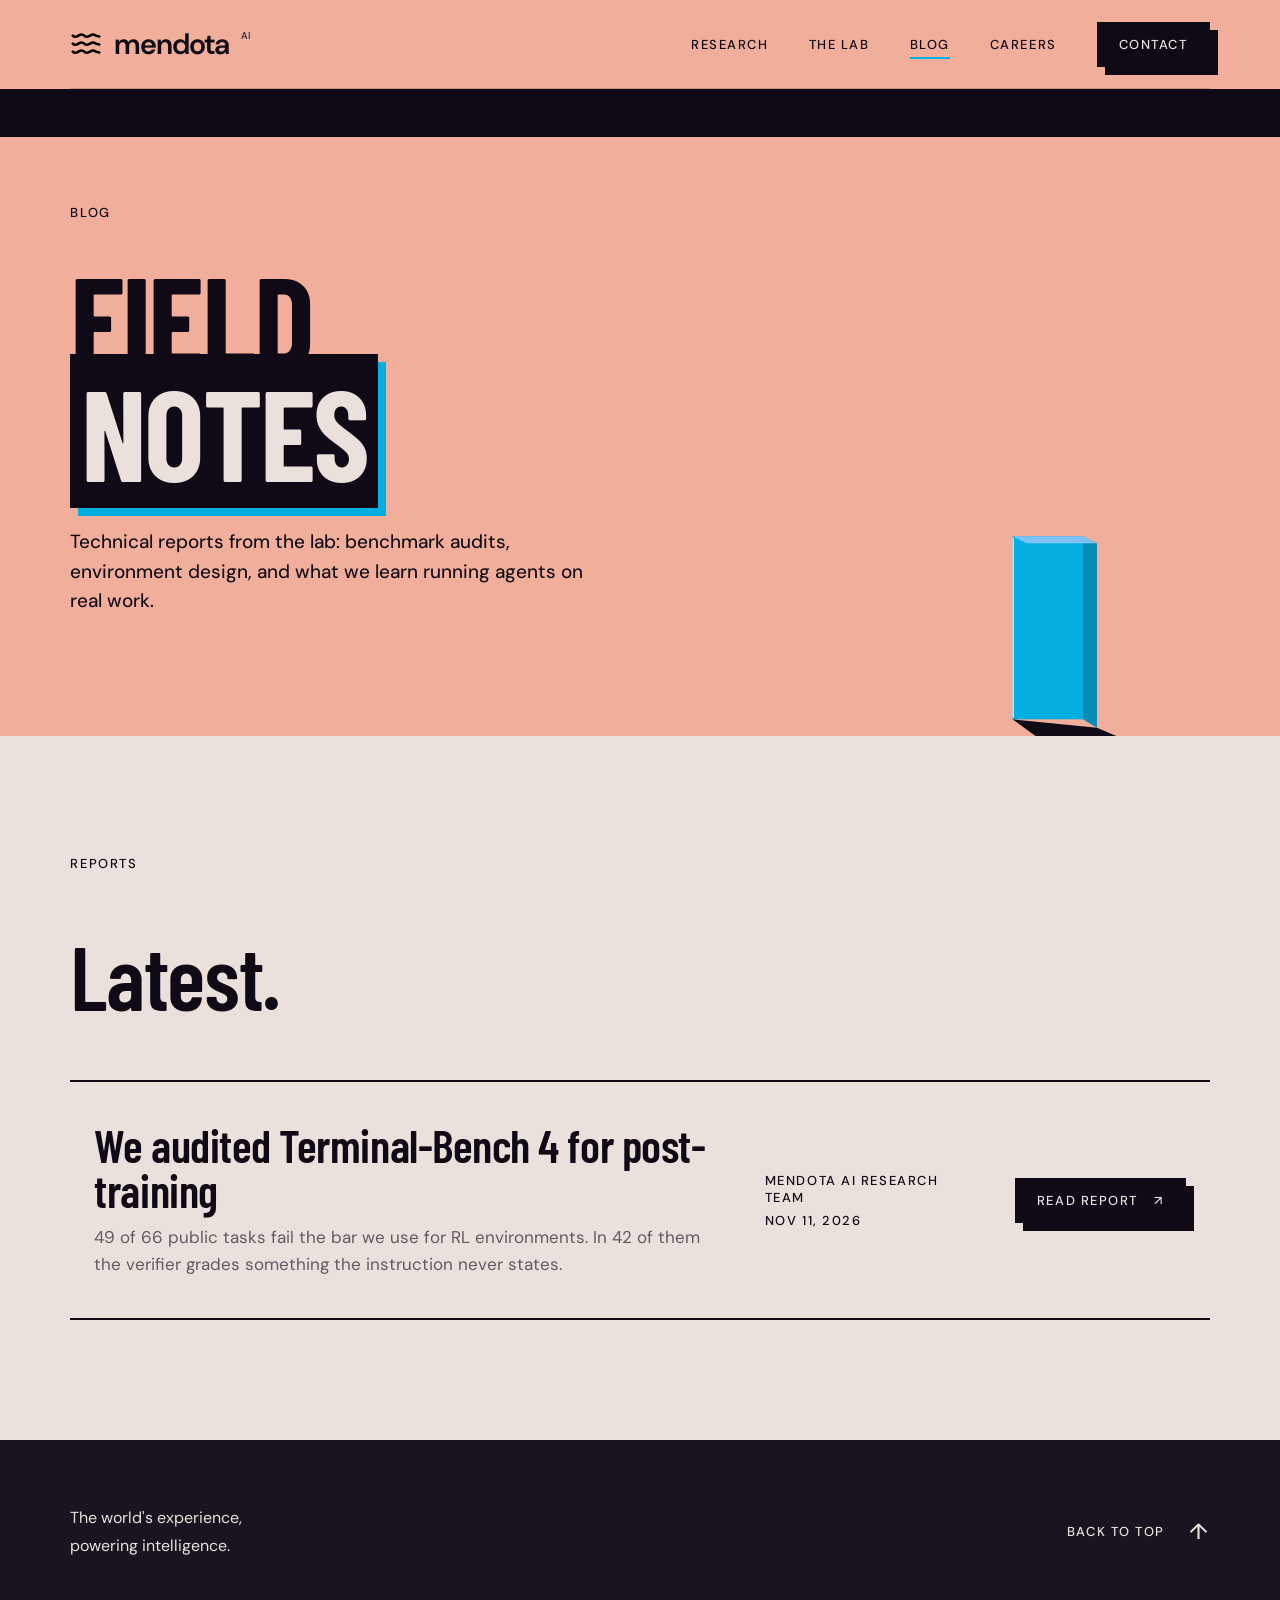
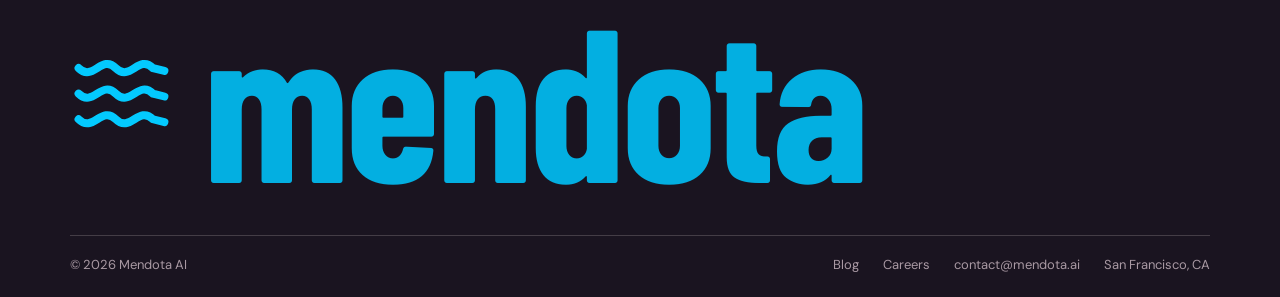
==== blog/index.html @ 5da0a9fc "Blog: sign the Terminal-Bench 4 report as Mendota AI Research Team Co-Authored-By: Claude Fable 5.2 " ====
<!doctype html>
<html lang="en">
<head>
  <meta charset="utf-8"><meta name="viewport" content="width=device-width,initial-scale=1">
  <meta name="theme-color" content="#f1ae9b">
  <meta name="description" content="Technical reports from Mendota AI: benchmark audits, environment design, and what we learn running agents on real work.">
  <meta name="author" content="Mendota AI Research Team">
  <title>Blog — Mendota AI</title><link rel="icon" href="../logo.svg">
  <link rel="preconnect" href="https://fonts.googleapis.com"><link rel="preconnect" href="https://fonts.gstatic.com" crossorigin>
  <link href="https://fonts.googleapis.com/css2?family=Barlow+Condensed:wght@500;600;700&family=DM+Sans:wght@400;450;500;600&display=swap" rel="stylesheet">
  <link rel="stylesheet" href="../styles.css?v=dusk-8"><script src="../script.js?v=dusk-1" defer></script>
</head>
<body>
<a class="skip-link" href="#posts">Skip to posts</a>
<div style="width: 100%; min-height: 100%; background: var(--bone); color: var(--void); font-family: var(--font-sans); display: flex; flex-direction: column;">

  <header id="top" style="background: var(--sky); color: var(--void); padding: 0 var(--gutter);">
    <div class="md-header" style="max-width: 1600px; margin: 0 auto;">
      <a class="md-brand" href="../" aria-label="Mendota AI home"><img src="../logo.svg" alt="" width="36" height="32">mendota<span class="md-brand-ai">AI</span></a>
      <nav class="md-nav" aria-label="Main navigation"><a href="../#research">Research</a><a href="../#lab">The lab</a><a href="./" aria-current="page">Blog</a><a href="../careers/">Careers</a><a class="md-nav-cta" href="../contact/">Contact</a></nav>
    </div>
  </header>

  <section class="page-hero" aria-labelledby="blog-title">
    <div style="max-width: 1600px; margin: 0 auto; position: relative; z-index: 1;">
      <span class="md-chapter"><span class="md-chapter-title" style="border-left: 0; padding-left: 0;">Blog</span></span>
      <h1 id="blog-title">Field<br><em>notes</em></h1>
      <p>Technical reports from the lab: benchmark audits, environment design, and what we learn running agents on real work.</p>
    </div>
    <svg viewBox="0 0 400 400" aria-hidden="true" style="position: absolute; right: var(--gutter); bottom: -40px; width: clamp(140px, 22vw, 320px); height: auto;">
      <polygon style="fill: var(--void);" points="120,320 240,332 400,400 230,400"/>
      <polygon style="fill: var(--blue-deep);" points="220,60 240,70 240,332 220,320"/>
      <rect style="fill: var(--blue);" x="120" y="60" width="100" height="260"/>
      <polygon style="fill: var(--blue-lit);" points="120,60 220,60 240,70 140,70"/>
      <line style="stroke: var(--rim); stroke-width: 2;" x1="121" y1="62" x2="121" y2="318"/>
    </svg>
  </section>

  <section id="posts" aria-labelledby="posts-title" style="padding: var(--space-6) var(--gutter); background: var(--bone);">
    <div style="max-width: 1600px; margin: 0 auto; display: flex; flex-direction: column; gap: var(--space-5);">
      <span class="md-chapter"><span class="md-chapter-title" style="border-left: 0; padding-left: 0;">Reports</span></span>
      <h2 id="posts-title" style="margin: 0; font-family: var(--font-display); font-size: clamp(48px, 7vw, 96px); line-height: .9; font-weight: 600; letter-spacing: -.015em;">Latest.</h2>
      <ul class="posts">
        <li class="post-row"><a href="terminal-bench-4-audit/">
          <div><h3>We audited Terminal-Bench 4 for post-training</h3><p>49 of 66 public tasks fail the bar we use for RL environments. In 42 of them the verifier grades something the instruction never states.</p></div>
          <span class="meta"><span>Mendota AI Research Team</span><span>Nov 11, 2026</span></span>
          <span class="apply">Read report <span aria-hidden="true">↗&#xFE0E;</span></span>
        </a></li>
      </ul>
    </div>
  </section>

  <footer style="background: var(--void-2); color: var(--bone-text); padding: var(--space-5) var(--gutter) var(--space-3);">
    <div style="max-width: 1600px; margin: 0 auto; display: flex; flex-direction: column; gap: var(--space-4);">
      <div style="display: flex; flex-wrap: wrap; justify-content: space-between; align-items: center; gap: var(--space-3);">
        <p style="margin: 0; font-size: 16px; line-height: 1.7;">The world's experience,<br>powering intelligence.</p>
        <a href="#top" style="display: inline-flex; align-items: center; gap: 24px; font-size: 13px; font-weight: 500; letter-spacing: .12em; text-transform: uppercase; text-decoration: none;">Back to top <span aria-hidden="true" style="font-size: 22px;">↑</span></a>
      </div>
      <a class="footer-mark" href="../" aria-label="Mendota AI home" style="display: flex; align-items: center; gap: 30px; width: max-content; max-width: 100%; font-family: var(--font-display); font-size: clamp(80px, 17vw, 260px); line-height: .9; font-weight: 700; letter-spacing: -.02em; color: var(--blue); text-decoration: none;"><img src="../logo.svg" alt="" width="36" height="32" style="width: clamp(44px, 8vw, 120px); height: auto; filter: brightness(0) saturate(100%) invert(63%) sepia(75%) saturate(2160%) hue-rotate(152deg) brightness(99%) contrast(104%);">mendota</a>
      <div style="display: flex; flex-wrap: wrap; justify-content: space-between; gap: 16px; border-top: 1px solid #eae1dc33; padding-top: 20px; font-size: 13px; color: var(--slate-2);"><span>© 2026 Mendota AI</span><span class="footer-links"><a href="../blog/">Blog</a><a href="../careers/">Careers</a><a href="mailto:contact@mendota.ai">contact@mendota.ai</a><span>San Francisco, CA</span></span></div>
    </div>
  </footer>

</div>
</body></html>
---- styles.css ----
/* Mendota AI — 04 · Dusk. Tokens from the design system, then its components, then this page. */
body{margin:0}
:root{--bone:#eae1dc;--bone-2:#e0dade;--bone-3:#d2c8cb;--void:#0f0a15;--bone-text:#eae1dc;--void-2:#1a1420;--slate:#655862;--slate-2:#a999a3;--sky:#f1ae9b;--sky-2:#cfb1b0;--maroon:#8c4b52;--maroon-2:#4d3748;--steel:#4c789d;--steel-2:#527194;--blue:#03afe1;--blue-lit:#80c2f5;--blue-deep:#078bb7;--rim:#f7e2eb;--cast:#0f0a15;--line:#0f0a1533;--line-strong:#0f0a15;--space-1:8px;--space-2:16px;--space-3:24px;--space-4:40px;--space-5:64px;--space-6:120px;--gutter:clamp(24px,5.5vw,100px);--header-height:88px;--letterbox:48px;--focus-offset:4px;--radius-none:0;--shadow-cel:8px 8px 0 #0f0a15;--shadow-cel-lg:16px 16px 0 #0f0a15;--hover-fade:.6;--haze:.35;--font-display:"Barlow Condensed","Arial Narrow",sans-serif;--font-sans:"DM Sans",Arial,sans-serif;--gutter-x:var(--gutter)}
a{color:inherit}a:hover{color:#03afe1}
.md-scene{height:clamp(640px,92vh,860px)}
.md-scene-copy h1{font-size:clamp(64px,11vw,160px)}
.night{--bone:#0f0a15;--bone-2:#1a1420;--bone-3:#2a2230;--void:#eae1dc;--slate:#a999a3;--slate-2:#655862;--sky:#8c4b52;--sky-2:#4d3748;--cast:#03afe1;--line:#eae1dc33;--line-strong:#eae1dc;--shadow-cel:8px 8px 0 #03afe1;--shadow-cel-lg:16px 16px 0 #03afe1}
.cols{display:grid;grid-template-columns:repeat(2,minmax(0,1fr));gap:64px}
@media(max-width:800px){.cols{grid-template-columns:repeat(1,minmax(0,1fr));gap:32px}.md-card-wide{grid-template-columns:repeat(1,minmax(0,1fr))!important}.md-nav>a:not(.md-nav-cta){display:none}.footer-mark{font-size:22vw!important}}

/* ---- design-system components ---- */
/* Mendota AI — Dusk. Hand-written static components; every colour reads a token, every surface is cel-shaded: a lit face, a shadow face, a hard offset shadow, no gradients, no blur, no radius. */
body{margin:0;background:var(--bone);color:var(--void);font-family:var(--font-sans,"DM Sans",Arial,sans-serif);-webkit-font-smoothing:antialiased}
.md-stage{padding:24px 32px;box-sizing:border-box;position:relative}
.md-stage.is-void{background:var(--void-2);color:var(--bone-text)}
.md-stage.is-sky{background:var(--sky);color:var(--void)}
.md-stage a:focus-visible,.md-stage button:focus-visible,.md-stage summary:focus-visible{outline:2px solid currentColor;outline-offset:var(--focus-offset,4px)}
::selection{background:var(--blue);color:var(--void)}

/* BrandLockup */
.md-brand{display:inline-flex;align-items:center;gap:12px;font-size:29px;font-weight:600;letter-spacing:-1px;line-height:1;color:inherit;text-decoration:none}
.md-brand img{width:32px;height:29px;filter:brightness(0) invert(var(--logo-invert,0))}
.md-brand.is-light img{--logo-invert:1}
.md-brand-ai{font-size:10px;font-weight:400;letter-spacing:0;align-self:flex-start;margin-top:1px}

/* ChapterLabel */
.md-chapter{display:inline-flex;align-items:baseline;gap:var(--space-2,16px);font-family:var(--font-sans);text-transform:uppercase}
.md-chapter-no{font-family:var(--font-display,"Barlow Condensed",sans-serif);font-size:28px;line-height:1;font-weight:500;letter-spacing:.08em}
.md-chapter-no b{color:var(--blue);font-weight:inherit}
.md-chapter-title{font-size:13px;line-height:1.2;font-weight:500;letter-spacing:.12em;padding-left:var(--space-2,16px);border-left:2px solid currentColor}

/* TextLink */
.md-text-link{display:inline-flex;align-items:center;gap:var(--space-4,40px);border-bottom:2px solid currentColor;padding:0 0 8px;font-size:15px;line-height:1.5;font-weight:500;color:inherit;text-decoration:none;transition:color .15s}
.md-text-link span{font-size:20px;transition:transform .25s}
.md-text-link:hover{color:var(--blue)}
.md-text-link:hover span{transform:translate(3px,-3px)}
.md-stage.is-sky .md-text-link:hover{color:var(--void);border-color:var(--blue)}

/* SiteHeader */
.md-header{height:var(--header-height,88px);display:flex;align-items:center;justify-content:space-between;position:relative;border-bottom:1px solid var(--line)}
.md-nav{display:flex;align-items:center;gap:var(--space-4,40px);font-size:13px;font-weight:500;letter-spacing:.12em;text-transform:uppercase}
.md-nav>a{padding:12px 0;color:inherit;text-decoration:none;position:relative}
.md-nav>a:hover{opacity:var(--hover-fade,.6)}
.md-nav>a[aria-current]{opacity:1}
.md-nav>a[aria-current]::after{content:'';position:absolute;left:0;right:0;bottom:6px;height:2px;background:var(--blue)}
.md-nav>.md-nav-cta{padding:12px 20px;background:var(--void);color:var(--bone);box-shadow:var(--shadow-cel);border:2px solid var(--line-strong)}
.md-nav>.md-nav-cta:hover{opacity:1;background:var(--blue);color:var(--void);border-color:var(--blue)}
.md-stage.is-void .md-nav>.md-nav-cta{background:var(--blue);color:#0f0a15;border-color:var(--blue);box-shadow:8px 8px 0 var(--blue-deep)}

/* SceneCard */
.md-card{position:relative;background:var(--bone-2);color:var(--void);border:2px solid var(--line-strong);box-shadow:var(--shadow-cel);padding:var(--space-3,24px);box-sizing:border-box}
.md-card.is-void{background:var(--void-2);color:var(--bone-text)}
.md-card.is-steel{background:var(--steel);color:var(--bone-text)}
.md-card.is-sky{background:var(--sky);color:var(--void)}
.md-card-rim{position:absolute;left:0;top:0;right:0;height:2px;background:var(--rim)}
.md-card h3{margin:0 0 12px;font-family:var(--font-display,"Barlow Condensed",sans-serif);font-size:clamp(40px,5vw,64px);line-height:.95;font-weight:600;letter-spacing:-.01em}
.md-card p{margin:0;font-size:16px;line-height:1.6}
.md-card .md-facts{margin:16px 0 24px;font-size:13px;font-weight:500;letter-spacing:.12em;text-transform:uppercase;display:flex;gap:12px;flex-wrap:wrap}
.md-card .md-facts span{white-space:nowrap}.md-card .md-facts i{font-style:normal;opacity:.5}
.md-card-art{margin:-24px -24px 20px;height:160px;position:relative;overflow:hidden;background:var(--sky);border-bottom:2px solid var(--line-strong)}
.md-card-art svg{display:block;width:100%;height:100%}
.md-card-art .far{fill:var(--slate-2);opacity:var(--haze,.35)}
.md-card-art .floor{fill:var(--bone)}
.md-card-art .floor-shade{fill:var(--bone-3)}
.md-card-art .mono{fill:var(--blue)}
.md-card-art .mono-shade{fill:var(--blue-deep)}
.md-card-art .ink{fill:var(--void)}
.md-card-art .cast{fill:var(--cast)}

/* SceneHero */
.md-scene{position:relative;background:var(--sky);color:var(--void);overflow:hidden}
.md-scene::before,.md-scene::after{content:'';position:absolute;left:0;right:0;height:var(--letterbox,48px);background:#0f0a15;z-index:3}
.md-scene::before{top:0}.md-scene::after{bottom:0}
.md-scene svg{display:block;width:100%;height:100%}
.md-scene .far{fill:var(--slate-2);opacity:var(--haze,.35)}
.md-scene .tier{fill:var(--slate-2)}
.md-scene .tier-shade{fill:var(--maroon)}
.md-scene .tier-deep{fill:var(--maroon-2)}
.md-scene .floor{fill:var(--bone)}
.md-scene .floor-2{fill:var(--bone-2)}
.md-scene .floor-shade{fill:var(--bone-3)}
.md-scene .wall{fill:var(--bone-2)}
.md-scene .tile{fill:var(--steel)}
.md-scene .tile-shade{fill:var(--steel-2)}
.md-scene .ink{fill:var(--void)}
.md-scene .cast{fill:var(--cast)}
.md-scene .mono{fill:var(--blue)}
.md-scene .mono-shade{fill:var(--blue-deep)}
.md-scene .mono-lit{fill:var(--blue-lit)}
.md-scene .rim{stroke:var(--rim);stroke-width:2;fill:none}
.md-scene .outline{stroke:var(--line-strong);stroke-width:2;fill:none}
.md-scene .grid{stroke:var(--void);stroke-opacity:.25;stroke-width:1}
.md-scene-copy{position:absolute;left:var(--gutter-x,64px);bottom:calc(var(--letterbox,48px) + 48px);z-index:2;max-width:640px}
.md-scene-copy h1{margin:0;font-family:var(--font-display,"Barlow Condensed",sans-serif);font-size:clamp(72px,12vw,160px);line-height:.86;font-weight:700;letter-spacing:-.02em;text-transform:uppercase}
.md-scene-copy h1 em{font-style:normal;color:var(--bone);background:var(--void);padding:0 .08em;box-shadow:8px 8px 0 var(--blue)}
.md-scene-copy p{margin:24px 0 0;max-width:460px;font-size:19px;line-height:1.55;font-weight:450}
.md-scene-label{position:absolute;top:calc(var(--letterbox,48px) + 24px);left:var(--gutter-x,64px);z-index:2}


/* ---- page ---- */
.skip-link{position:absolute;z-index:30;top:10px;left:12px;background:var(--bone);color:var(--void);padding:14px;transform:translateY(-150%)}.skip-link:focus{transform:none}
.md-scene [data-depth]{will-change:transform}
.md-nav-cta{white-space:nowrap}

.footer-links{display:flex;flex-wrap:wrap;gap:8px 24px}.footer-links a{text-decoration:none}.footer-links a:hover{color:var(--blue)}
.link-row{display:flex;flex-wrap:wrap;gap:var(--space-3) var(--space-5)}

/* ---- careers ---- */
.page-hero{background:var(--sky);color:var(--void);padding:var(--space-5) var(--gutter) var(--space-6);position:relative;overflow:hidden;border-top:var(--letterbox) solid #0f0a15}
.page-hero h1{margin:var(--space-4) 0 0;font-family:var(--font-display);font-size:clamp(64px,10vw,140px);line-height:.88;font-weight:700;letter-spacing:-.02em;text-transform:uppercase}
.page-hero h1 em{font-style:normal;color:var(--bone);background:var(--void);padding:0 .08em;box-shadow:8px 8px 0 var(--blue)}
.page-hero p{margin:var(--space-4) 0 0;max-width:520px;font-size:19px;line-height:1.55;font-weight:450}
.roles{list-style:none;margin:0;padding:0;border-top:2px solid var(--line-strong)}
.role{border-bottom:2px solid var(--line-strong)}
.role a{display:grid;grid-template-columns:minmax(0,2.2fr) minmax(0,1fr) minmax(0,1.2fr) auto;align-items:center;gap:var(--space-3);padding:var(--space-4) var(--space-3);color:inherit;text-decoration:none;transition:background .15s,color .15s}
.role h3{margin:0;font-family:var(--font-display);font-size:clamp(36px,4vw,56px);line-height:.95;font-weight:600;letter-spacing:-.01em}
.role .meta{font-size:13px;font-weight:500;letter-spacing:.12em;text-transform:uppercase}
.role .apply,.apply-form .apply,.jd-side .apply,.jd-hero-apply{display:inline-flex;align-items:center;gap:16px;padding:12px 20px;background:var(--void);color:var(--bone);border:2px solid var(--line-strong);box-shadow:var(--shadow-cel);font-size:13px;font-weight:500;letter-spacing:.12em;text-transform:uppercase;white-space:nowrap;transition:transform .15s,box-shadow .15s}
.role a:hover{background:var(--bone-2);color:var(--void)}
.role a:hover .apply{background:var(--blue);color:var(--void);border-color:var(--blue);transform:translate(-2px,-2px);box-shadow:10px 10px 0 var(--void)}
.role a:focus-visible{outline:2px solid var(--blue);outline-offset:-4px}

/* work with us */
.offers{display:grid;grid-template-columns:repeat(4,minmax(0,1fr));gap:var(--space-3)}
.offer{display:flex;flex-direction:column;color:var(--void);text-decoration:none;background:var(--bone);transition:transform .15s,box-shadow .15s}
.offer:hover{color:var(--void);transform:translate(-3px,-3px);box-shadow:11px 11px 0 var(--blue)}
.offer:focus-visible{outline:2px solid var(--blue);outline-offset:4px}
.offer-art{height:120px}
.md-card-art .mono-lit{fill:var(--blue-lit)}
.offer-no{font-family:var(--font-display);font-size:28px;line-height:1;font-weight:600;color:var(--blue)}
.md-card.offer h3{margin:10px 0 12px;font-size:clamp(30px,2.6vw,40px)}
.md-card.offer p{flex:1;color:var(--slate)}
.offer-go{margin-top:var(--space-3);align-self:flex-start;display:inline-flex;align-items:center;gap:24px;border-bottom:2px solid currentColor;padding-bottom:6px;font-size:15px;font-weight:500}
.offer-go span{font-size:20px;transition:transform .25s}
.offer:hover .offer-go{color:var(--blue)}
.offer:hover .offer-go span{transform:translate(3px,-3px)}
@media(max-width:1100px){.offers{grid-template-columns:repeat(2,minmax(0,1fr))}}

/* apply form */
.apply-wrap{max-width:1600px;margin:0 auto;display:grid;grid-template-columns:minmax(0,1fr) minmax(0,1.3fr);gap:var(--space-5);align-items:start}
.apply-intro h2{margin:var(--space-4) 0 0;font-family:var(--font-display);font-size:clamp(48px,7vw,96px);line-height:.9;font-weight:600;letter-spacing:-.015em}
.apply-intro p{margin:var(--space-3) 0 0;max-width:420px;font-size:17px;line-height:1.7;color:var(--slate)}
.apply-intro p a{color:var(--void);font-weight:600}
.apply-form{display:flex;flex-direction:column;gap:var(--space-3);padding:var(--space-4);background:var(--bone)}
.field-row{display:grid;grid-template-columns:repeat(2,minmax(0,1fr));gap:var(--space-3)}
.field{display:flex;flex-direction:column;gap:10px}
.field>span{font-size:13px;font-weight:500;letter-spacing:.12em;text-transform:uppercase}
.field>span em{font-style:normal;text-transform:none;letter-spacing:0;color:var(--slate);font-weight:450;margin-left:6px}
.field input,.field select,.field textarea{font:inherit;font-size:16px;color:var(--void);background:var(--bone-2);border:2px solid var(--line-strong);border-radius:0;padding:14px 16px;box-sizing:border-box;width:100%;appearance:none;-webkit-appearance:none}
.field select{background-image:linear-gradient(45deg,transparent 50%,var(--void) 50%),linear-gradient(135deg,var(--void) 50%,transparent 50%);background-position:calc(100% - 22px) 50%,calc(100% - 16px) 50%;background-size:6px 6px;background-repeat:no-repeat;padding-right:44px}
.field textarea{resize:vertical;min-height:120px}
.field input:focus,.field select:focus,.field textarea:focus{outline:none;border-color:var(--blue);box-shadow:4px 4px 0 var(--blue)}
.field [aria-invalid="true"]{border-color:var(--maroon);box-shadow:4px 4px 0 var(--maroon)}
.hp{position:absolute;left:-9999px;width:1px;height:1px;overflow:hidden}
.form-foot{display:flex;flex-wrap:wrap;align-items:center;gap:var(--space-3);margin-top:8px}
.apply-form .apply{cursor:pointer;font-family:inherit}
.apply-form .apply:hover{background:var(--blue);color:var(--void);border-color:var(--blue)}
.apply-form .apply:disabled{opacity:.6;cursor:progress}
.form-status{margin:0;font-size:15px;line-height:1.5}
.form-status.is-error{color:var(--maroon)}
.apply-done h3{margin:0 0 12px;font-family:var(--font-display);font-size:clamp(36px,4vw,56px);line-height:.95;font-weight:600}
.apply-done p{margin:0;font-size:17px;line-height:1.7}

/* job description */
.jd-hero{padding-top:var(--space-4);padding-bottom:var(--space-5)}
.jd-hero h1{margin-top:var(--space-4);font-size:clamp(56px,8vw,120px)}
.jd-paren{color:var(--maroon)}
.jd-back{font-size:13px;font-weight:500;letter-spacing:.12em;text-transform:uppercase;text-decoration:none}
.jd-back:hover{color:var(--void);opacity:var(--hover-fade)}
.jd-meta{display:flex;flex-wrap:wrap;gap:8px 14px;font-size:13px!important;font-weight:500!important;letter-spacing:.12em;text-transform:uppercase}
.jd-meta i{font-style:normal;opacity:.5}
.jd-wrap{max-width:1600px;margin:0 auto;display:grid;grid-template-columns:minmax(0,1.6fr) minmax(0,1fr);gap:var(--space-6);align-items:start}
.jd-body{max-width:760px}
.jd-lede{margin:0 0 var(--space-5);font-family:var(--font-display);font-size:clamp(30px,3.2vw,44px);line-height:1.08;font-weight:600;letter-spacing:-.005em}
.jd-sec{border-top:2px solid var(--line-strong);padding:var(--space-3) 0 var(--space-4)}
.jd-sec h2{margin:0 0 var(--space-2);font-size:13px;font-weight:500;letter-spacing:.12em;text-transform:uppercase}
.jd-sec p{margin:0;font-size:17px;line-height:1.7;color:var(--slate)}
.jd-sec p a{color:var(--void);font-weight:600}
.jd-sec ul{margin:0;padding:0;list-style:none;display:flex;flex-direction:column;gap:14px}
.jd-sec li{position:relative;padding-left:28px;font-size:17px;line-height:1.6}
.jd-sec li::before{content:'';position:absolute;left:0;top:.62em;width:12px;height:12px;background:var(--blue);box-shadow:3px 3px 0 var(--void)}
.jd-side{position:sticky;top:var(--space-4)}
.jd-side .md-card{padding:var(--space-4);display:flex;flex-direction:column;gap:var(--space-3)}
.jd-facts{margin:0;display:flex;flex-direction:column;gap:16px}
.jd-facts div{display:flex;flex-direction:column;gap:4px}
.jd-facts dt{font-size:12px;font-weight:500;letter-spacing:.12em;text-transform:uppercase;color:var(--slate)}
.jd-facts dd{margin:0;font-size:18px;font-weight:500}
.jd-side .apply{align-self:flex-start;text-decoration:none}
.jd-side .apply:hover{background:var(--blue);color:var(--void);border-color:var(--blue)}
.jd-hero-apply{display:none!important}
.jd-hero{--art-w:clamp(280px,30vw,460px);--floor:calc(var(--art-w) * 100 / 520);background:linear-gradient(to top,var(--bone-2) calc(var(--floor) - 1px),var(--void) 0,var(--void) calc(var(--floor) + 1px),var(--sky) 0);border-bottom:2px solid var(--void)}
.page-hero.jd-hero{padding-bottom:calc(var(--floor) + var(--space-4))}
.jd-art{position:absolute;right:var(--gutter);bottom:0;width:var(--art-w);height:auto;display:block}
.jd-sec h2 b{font-family:var(--font-display);font-size:30px;line-height:1;font-weight:600;letter-spacing:.02em;color:var(--blue);margin-right:16px;vertical-align:-4px}
.jd-mail{margin:0;font-size:15px;color:var(--slate)}
.jd-mail a{color:var(--void);font-weight:600}

/* ---- phone ---- */
@media(max-width:800px){
  :root{--header-height:72px;--letterbox:16px}
  .md-brand{font-size:24px;gap:8px}
  .md-brand img{width:28px;height:25px}
  .md-nav>.md-nav-cta{padding:10px 14px;font-size:12px;letter-spacing:.08em;box-shadow:4px 4px 0 var(--void)}
  /* hero: copy sits in the open sky, the figure stays visible on the floor below */
  .md-scene-copy{top:calc(var(--letterbox) + 72px);bottom:auto;right:var(--gutter-x)}
  .md-scene-copy p{font-size:17px;margin-top:20px}
  .md-scene-copy h1 em{box-shadow:5px 5px 0 var(--blue)}
  .md-card .md-facts{gap:6px 20px;letter-spacing:.1em}
  .md-card .md-facts i{display:none}
  .role a{grid-template-columns:1fr;gap:12px;padding:var(--space-3) 0}
  .role .apply{justify-self:start;margin-top:8px;box-shadow:4px 4px 0 var(--void)}
  .page-hero{padding-bottom:170px}
  .page-hero h1 em{box-shadow:5px 5px 0 var(--blue)}
  .apply-wrap{grid-template-columns:1fr;gap:var(--space-4)}
  .offers{grid-template-columns:1fr}
  .apply-form{padding:var(--space-3)}
  .field-row{grid-template-columns:1fr}
  .jd-wrap{grid-template-columns:1fr;gap:var(--space-5)}
  .jd-side{position:static}
  .page-hero.jd-hero{padding-bottom:0;background:var(--sky)}
  .jd-art{position:static;width:calc(100% + 2 * var(--gutter));max-width:none;margin:var(--space-4) calc(-1 * var(--gutter)) 0}
  .jd-hero-apply{display:inline-flex!important;margin-top:var(--space-3);text-decoration:none}
  .jd-side .md-card{padding:var(--space-3)}
  .md-card-flip>.md-card-art{order:-1;border-left:0!important;border-bottom:2px solid var(--line-strong)!important}
}
@media(max-width:400px){.md-nav-cta-long{display:none}}
@media(prefers-reduced-motion:reduce){.md-scene [data-depth]{transform:none!important}}

/* ---- blog ---- */
@media(max-width:1100px){.md-nav{gap:var(--space-3)}}
.posts{list-style:none;margin:0;padding:0;border-top:2px solid var(--line-strong)}
.post-row{border-bottom:2px solid var(--line-strong)}
.post-row a{display:grid;grid-template-columns:minmax(0,3fr) minmax(0,1fr) auto;align-items:center;gap:var(--space-4);padding:var(--space-4) var(--space-3);color:inherit;text-decoration:none;transition:background .15s}
.post-row h3{margin:0 0 12px;font-family:var(--font-display);font-size:clamp(34px,3.6vw,52px);line-height:.98;font-weight:600;letter-spacing:-.01em}
.post-row p{margin:0;max-width:720px;font-size:17px;line-height:1.6;color:var(--slate)}
.post-row .meta{font-size:13px;font-weight:500;letter-spacing:.12em;text-transform:uppercase;display:flex;flex-direction:column;gap:6px}
.post-row .apply{display:inline-flex;align-items:center;gap:16px;padding:12px 20px;background:var(--void);color:var(--bone);border:2px solid var(--line-strong);box-shadow:var(--shadow-cel);font-size:13px;font-weight:500;letter-spacing:.12em;text-transform:uppercase;white-space:nowrap;transition:transform .15s,box-shadow .15s}
.post-row a:hover{background:var(--bone-2);color:var(--void)}
.post-row a:hover .apply{background:var(--blue);color:var(--void);border-color:var(--blue);transform:translate(-2px,-2px);box-shadow:10px 10px 0 var(--void)}
.post-row a:focus-visible{outline:2px solid var(--blue);outline-offset:-4px}

/* report page */
.post-hero{padding-top:var(--space-4);padding-bottom:var(--space-5);border-bottom:2px solid var(--void)}
.post-hero h1{margin-top:var(--space-4);max-width:1100px;font-size:clamp(46px,6.4vw,104px);line-height:.92;text-transform:none}
.post-hero .post-dek{max-width:680px}
.post-wrap{max-width:1600px;margin:0 auto;display:grid;grid-template-columns:minmax(0,1.9fr) minmax(0,1fr);gap:var(--space-5) var(--space-6);align-items:start}
.post{min-width:0;max-width:820px}
.post>*+*{margin-top:var(--space-3)}
.post p,.post li{font-size:17px;line-height:1.7}
.post p{margin-bottom:0}
.post a{color:var(--void);font-weight:600;text-decoration-thickness:2px;text-underline-offset:3px}
.post a:hover{color:var(--blue-deep)}
.post-lede{font-family:var(--font-display);font-size:clamp(28px,3vw,40px)!important;line-height:1.1!important;font-weight:600;letter-spacing:-.005em}
.post h2{margin:var(--space-5) 0 0;padding-top:var(--space-3);border-top:2px solid var(--line-strong);font-family:var(--font-display);font-size:clamp(34px,3.6vw,48px);line-height:1;font-weight:600;letter-spacing:-.01em;text-wrap:balance}
.post h3{margin:var(--space-4) 0 0;font-size:13px;font-weight:600;letter-spacing:.12em;text-transform:uppercase}
.post ul,.post ol{margin-bottom:0;padding-left:0;list-style:none;display:flex;flex-direction:column;gap:12px}
.post ul>li{position:relative;padding-left:28px}
.post ul>li::before{content:'';position:absolute;left:0;top:.62em;width:10px;height:10px;background:var(--blue);box-shadow:3px 3px 0 var(--void)}
.post ol{counter-reset:n}
.post ol>li{position:relative;padding-left:44px;counter-increment:n}
.post ol>li::before{content:counter(n,decimal-leading-zero);position:absolute;left:0;top:-.08em;font-family:var(--font-display);font-size:26px;font-weight:600;color:var(--blue-deep)}
.post code{font-family:ui-monospace,"SF Mono",Menlo,Consolas,monospace;font-size:.86em;background:var(--bone-2);border:1px solid var(--line);padding:1px 5px;overflow-wrap:anywhere}
.post .muted{color:var(--slate)}
.post-stats{display:grid;grid-template-columns:repeat(3,minmax(0,1fr));gap:var(--space-3)}
.post-stat{background:var(--bone-2);border:2px solid var(--line-strong);box-shadow:var(--shadow-cel);padding:var(--space-3)}
.post-stat b{display:block;font-family:var(--font-display);font-size:clamp(56px,6vw,88px);line-height:.9;font-weight:700;letter-spacing:-.02em;font-variant-numeric:tabular-nums}
.post-stat span{display:block;margin-top:10px;font-size:13px;font-weight:500;letter-spacing:.12em;text-transform:uppercase}
.post-stat small{display:block;margin-top:8px;font-size:14px;line-height:1.5;color:var(--slate)}
.post-stat.is-refused{background:var(--maroon);color:var(--bone-text)}.post-stat.is-refused small{color:var(--rim)}
.post-stat.is-accepted{background:var(--steel);color:var(--bone-text)}.post-stat.is-accepted small{color:var(--rim)}
.post-scroll{overflow-x:auto;border:2px solid var(--line-strong);background:var(--bone)}
.post-table{width:100%;border-collapse:collapse;font-size:15px;line-height:1.5;font-variant-numeric:tabular-nums}
.post-table th{padding:12px 14px;text-align:left;font-size:12px;font-weight:600;letter-spacing:.12em;text-transform:uppercase;background:var(--void);color:var(--bone-text);white-space:nowrap}
.post-table td{padding:12px 14px;border-top:1px solid var(--line);vertical-align:top}
.post-table td.num,.post-table th.num{text-align:right;white-space:nowrap}
.post-table tbody tr:nth-child(even){background:var(--bone-2)}
.post-table td:first-child{font-weight:600}
.post-table td code{overflow-wrap:normal;word-break:normal;font-size:.82em;background:none;border:0;padding:0}
.post-table.is-tasks td:first-child{width:150px}
.post-table.is-tasks{min-width:680px;font-size:14px}
.post-table.is-tasks td,.post-table.is-tasks th{padding:10px 10px}
.post-table.is-tasks td:nth-child(4){white-space:nowrap}
.post-wide{grid-column:1/-1;min-width:0;max-width:1180px}
.pill{display:inline-block;padding:2px 9px;border:2px solid var(--line-strong);font-size:11px;font-weight:600;letter-spacing:.1em;text-transform:uppercase;white-space:nowrap;background:var(--bone)}
.pill.is-refused{background:var(--maroon);color:var(--bone-text)}
.pill.is-doubtful{background:var(--sky)}
.pill.is-accepted{background:var(--steel);color:var(--bone-text)}
.bars{display:flex;flex-direction:column;gap:14px;margin-bottom:0}
.bar{display:grid;grid-template-columns:minmax(0,15em) minmax(0,1fr) 3ch;align-items:center;gap:var(--space-2);font-size:15px;line-height:1.35}
.bar-track{height:22px;background:var(--bone-2);border:2px solid var(--line-strong)}
.bar-fill{display:block;height:100%;background:var(--blue);border-right:2px solid var(--line-strong)}
.bar-fill.is-maroon{background:var(--maroon)}.bar-fill.is-steel{background:var(--steel)}.bar-fill.is-sky{background:var(--sky)}
.bar b{font-family:var(--font-display);font-size:24px;font-weight:600;text-align:right;font-variant-numeric:tabular-nums}
.post figure{margin-left:0;margin-right:0;margin-bottom:0}
.post figcaption{margin-top:12px;font-size:14px;line-height:1.5;color:var(--slate)}
.post-case{background:var(--bone-2);border:2px solid var(--line-strong);padding:var(--space-3)}
.post-case>*+*{margin-top:12px}
.post-case h4{margin:0;font-family:var(--font-display);font-size:28px;line-height:1;font-weight:600}
.post-case h4 code{font-size:.8em}
.post-case p{font-size:16px!important;line-height:1.6!important;margin:0}
.post-case .tag{font-size:12px!important;font-weight:600;letter-spacing:.12em;text-transform:uppercase;color:var(--slate)}
.post-side{position:sticky;top:var(--space-4);display:flex;flex-direction:column;gap:var(--space-4)}
.post-side .md-card{padding:var(--space-4);display:flex;flex-direction:column;gap:var(--space-3)}
.post-side .jd-facts dd{font-size:16px;line-height:1.45}
.post-side code{font-family:ui-monospace,"SF Mono",Menlo,Consolas,monospace;font-size:.86em}
.post-toc{margin:0;padding:0;list-style:none;display:flex;flex-direction:column;gap:10px;font-size:15px}
.post-toc a{text-decoration:none;border-bottom:1px solid var(--line)}
.post-toc a:hover{color:var(--blue-deep);border-color:var(--blue-deep)}
@media(max-width:1000px){.post-wrap{grid-template-columns:1fr}.post-side{position:static;order:-1}.post-side .toc-card{display:none}}
@media(max-width:800px){
  .post-row a{grid-template-columns:1fr;gap:16px;padding:var(--space-3) 0}
  .post-row .meta{flex-direction:row;flex-wrap:wrap;gap:6px 16px}
  .post-row .apply{justify-self:start;box-shadow:4px 4px 0 var(--void)}
  .page-hero.post-hero{padding-bottom:var(--space-4)}
  .post-stats{grid-template-columns:1fr}
  .bar{grid-template-columns:minmax(0,1fr) 3ch;row-gap:6px}
  .bar>span:first-child{grid-column:1/-1}
  .post-side .md-card{padding:var(--space-3)}
}
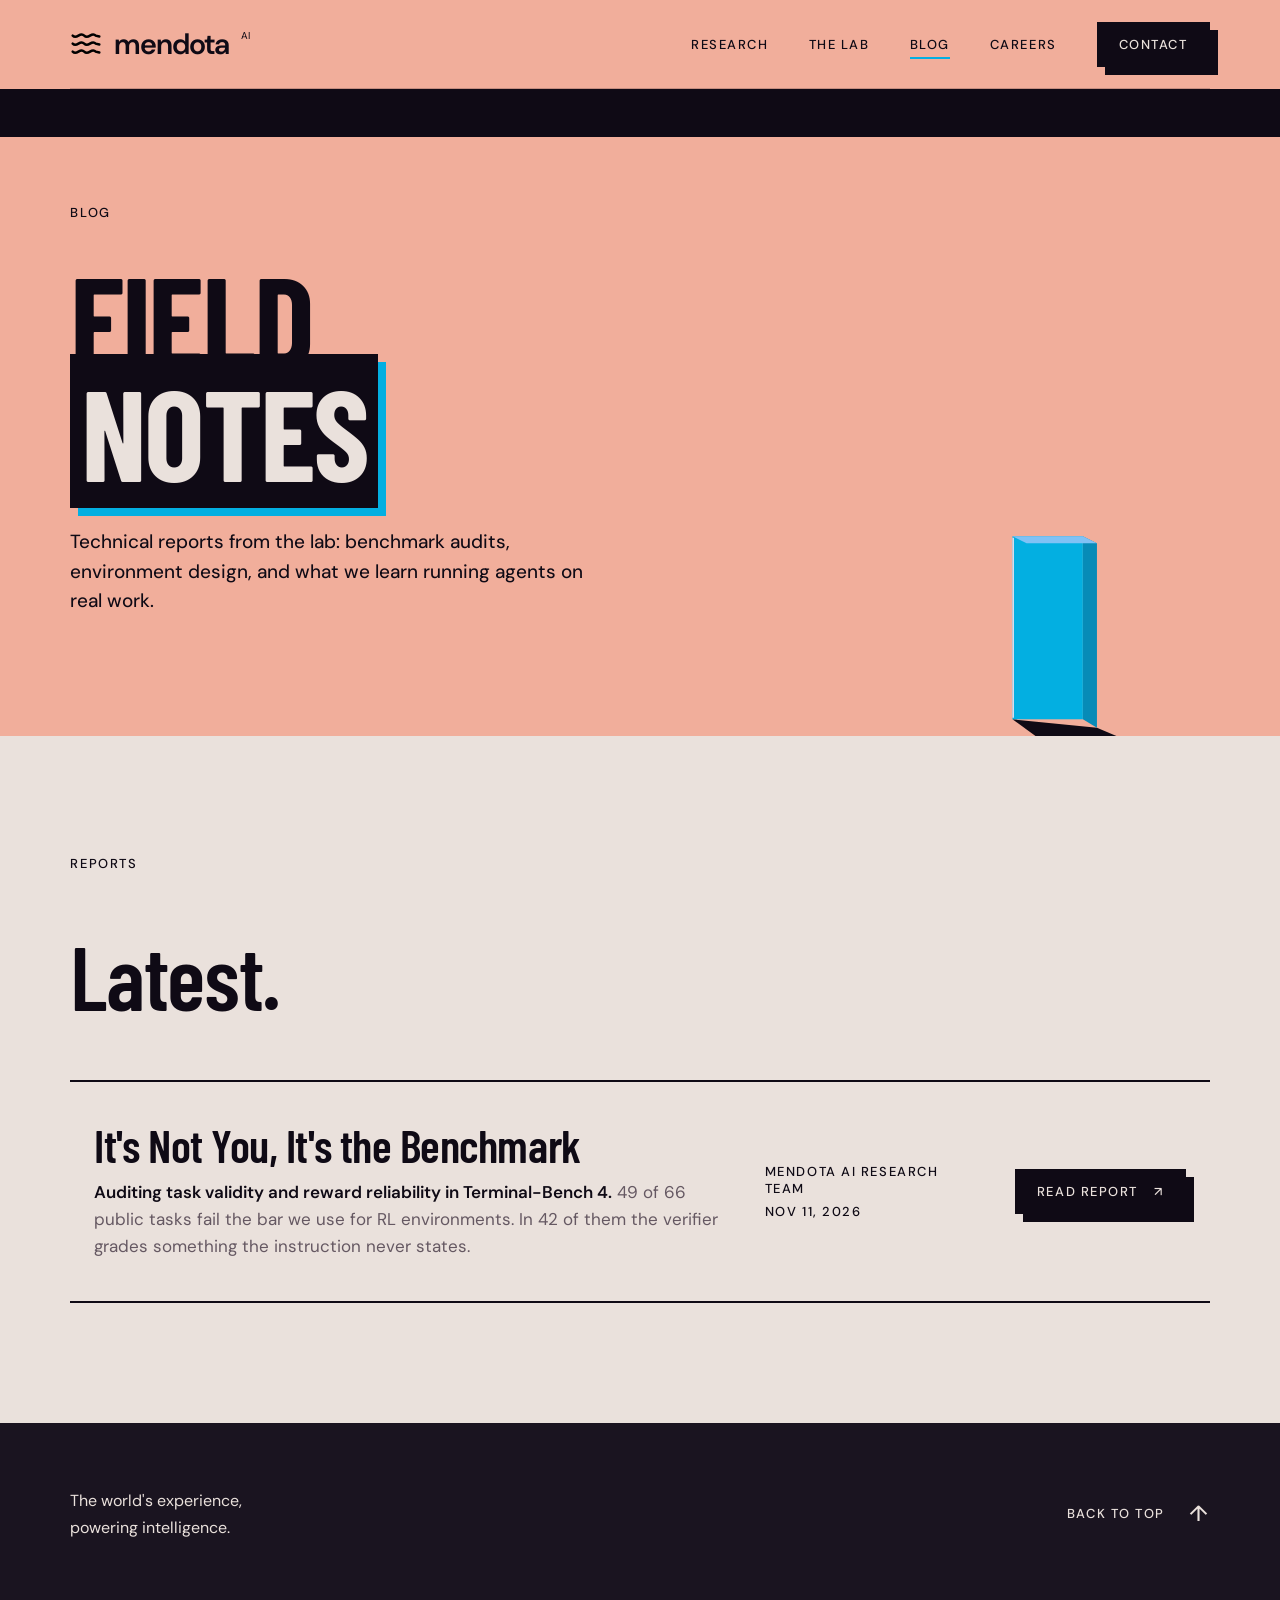
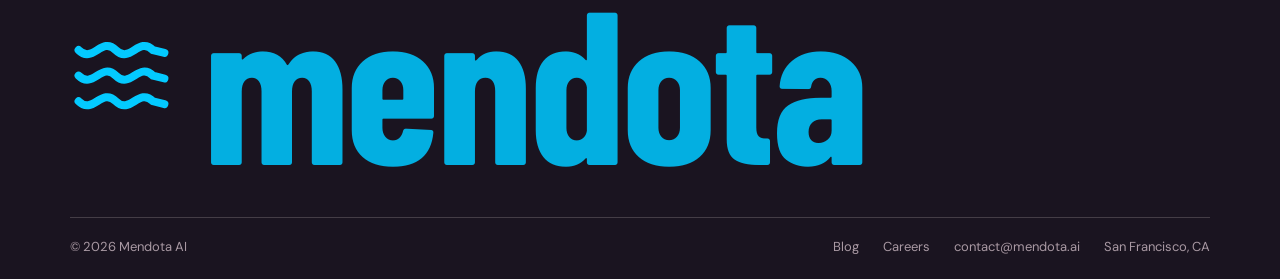
==== commit 00298035: "Blog: retitle the Terminal-Bench 4 report and add a PDF version Title is now "It's Not You, It's the" ====
--- a/blog/index.html
+++ b/blog/index.html
@@ -8,7 +8,7 @@
   <title>Blog — Mendota AI</title><link rel="icon" href="../logo.svg">
   <link rel="preconnect" href="https://fonts.googleapis.com"><link rel="preconnect" href="https://fonts.gstatic.com" crossorigin>
   <link href="https://fonts.googleapis.com/css2?family=Barlow+Condensed:wght@500;600;700&family=DM+Sans:wght@400;450;500;600&display=swap" rel="stylesheet">
-  <link rel="stylesheet" href="../styles.css?v=dusk-8"><script src="../script.js?v=dusk-1" defer></script>
+  <link rel="stylesheet" href="../styles.css?v=dusk-9"><script src="../script.js?v=dusk-1" defer></script>
 </head>
 <body>
 <a class="skip-link" href="#posts">Skip to posts</a>
@@ -42,7 +42,7 @@
       <h2 id="posts-title" style="margin: 0; font-family: var(--font-display); font-size: clamp(48px, 7vw, 96px); line-height: .9; font-weight: 600; letter-spacing: -.015em;">Latest.</h2>
       <ul class="posts">
         <li class="post-row"><a href="terminal-bench-4-audit/">
-          <div><h3>We audited Terminal-Bench 4 for post-training</h3><p>49 of 66 public tasks fail the bar we use for RL environments. In 42 of them the verifier grades something the instruction never states.</p></div>
+          <div><h3>It's Not You, It's the Benchmark</h3><p><strong style="color: var(--void); font-weight: 600;">Auditing task validity and reward reliability in Terminal-Bench 4.</strong> 49 of 66 public tasks fail the bar we use for RL environments. In 42 of them the verifier grades something the instruction never states.</p></div>
           <span class="meta"><span>Mendota AI Research Team</span><span>Nov 11, 2026</span></span>
           <span class="apply">Read report <span aria-hidden="true">↗&#xFE0E;</span></span>
         </a></li>
--- a/styles.css
+++ b/styles.css
@@ -243,6 +243,9 @@
 .post-hero{padding-top:var(--space-4);padding-bottom:var(--space-5);border-bottom:2px solid var(--void)}
 .post-hero h1{margin-top:var(--space-4);max-width:1100px;font-size:clamp(46px,6.4vw,104px);line-height:.92;text-transform:none}
 .post-hero .post-dek{max-width:680px}
+.post-hero .post-sub{margin-top:var(--space-3);max-width:900px;font-family:var(--font-display);font-size:clamp(24px,2.6vw,36px);line-height:1.1;font-weight:600}
+.post-hero .post-sub+.post-dek{margin-top:var(--space-3)}
+.post-hero .jd-meta a{color:var(--void);font-weight:600;text-underline-offset:3px}
 .post-wrap{max-width:1600px;margin:0 auto;display:grid;grid-template-columns:minmax(0,1.9fr) minmax(0,1fr);gap:var(--space-5) var(--space-6);align-items:start}
 .post{min-width:0;max-width:820px}
 .post>*+*{margin-top:var(--space-3)}
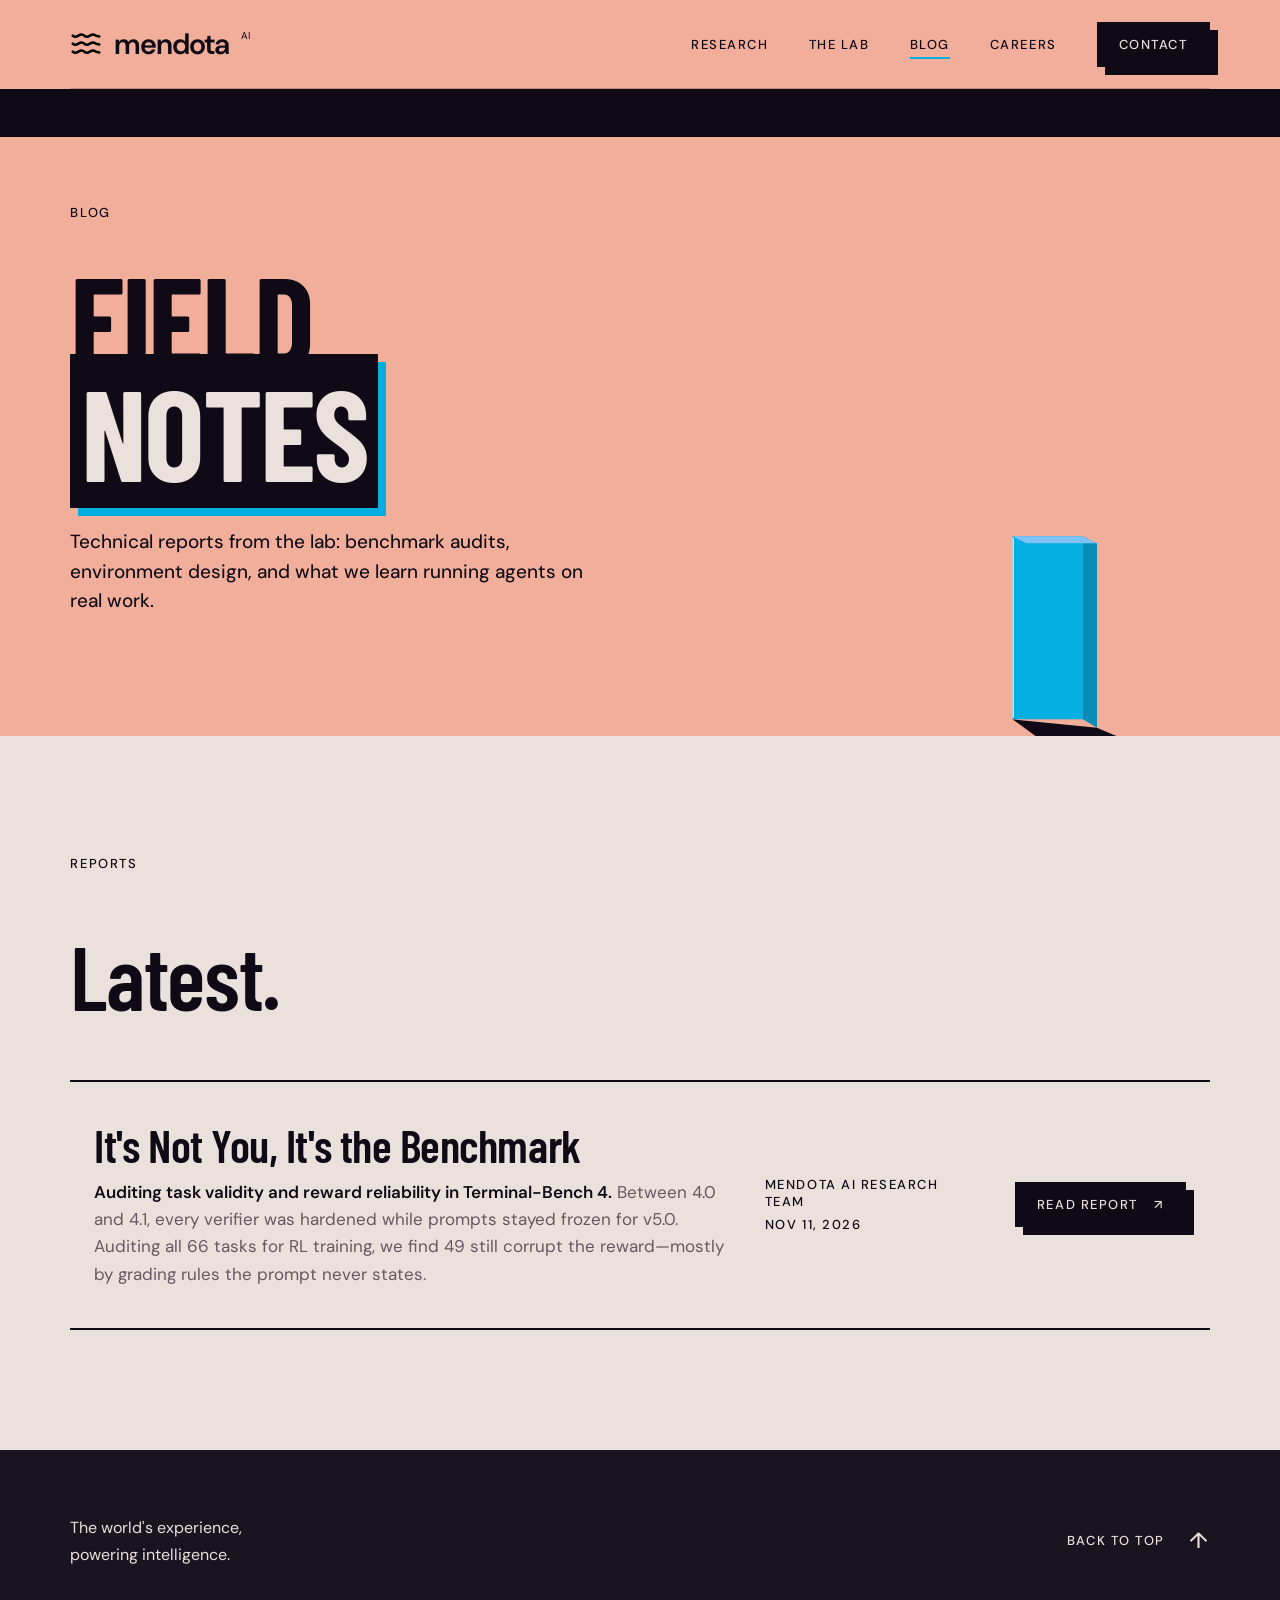
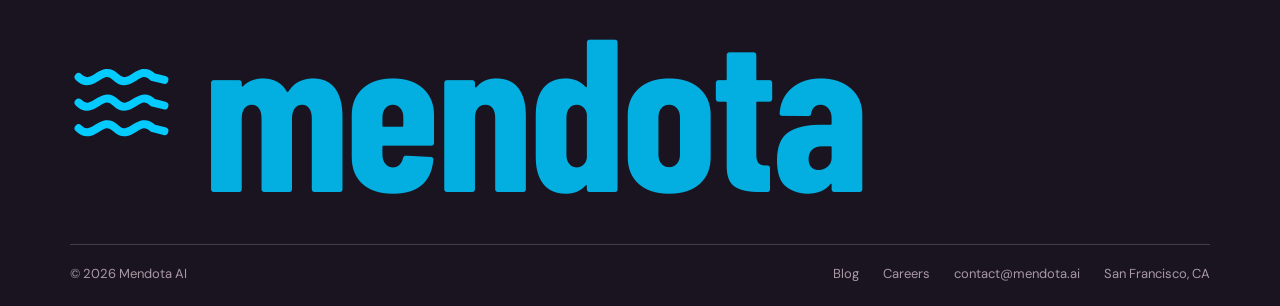
==== commit d94382e6: "Blog: restructure the Terminal-Bench 4 report around its distinctive findings Lead with verifier har" ====
--- a/blog/index.html
+++ b/blog/index.html
@@ -42,7 +42,7 @@
       <h2 id="posts-title" style="margin: 0; font-family: var(--font-display); font-size: clamp(48px, 7vw, 96px); line-height: .9; font-weight: 600; letter-spacing: -.015em;">Latest.</h2>
       <ul class="posts">
         <li class="post-row"><a href="terminal-bench-4-audit/">
-          <div><h3>It's Not You, It's the Benchmark</h3><p><strong style="color: var(--void); font-weight: 600;">Auditing task validity and reward reliability in Terminal-Bench 4.</strong> 49 of 66 public tasks fail the bar we use for RL environments. In 42 of them the verifier grades something the instruction never states.</p></div>
+          <div><h3>It's Not You, It's the Benchmark</h3><p><strong style="color: var(--void); font-weight: 600;">Auditing task validity and reward reliability in Terminal-Bench 4.</strong> Between 4.0 and 4.1, every verifier was hardened while prompts stayed frozen for v5.0. Auditing all 66 tasks for RL training, we find 49 still corrupt the reward—mostly by grading rules the prompt never states.</p></div>
           <span class="meta"><span>Mendota AI Research Team</span><span>Nov 11, 2026</span></span>
           <span class="apply">Read report <span aria-hidden="true">↗&#xFE0E;</span></span>
         </a></li>
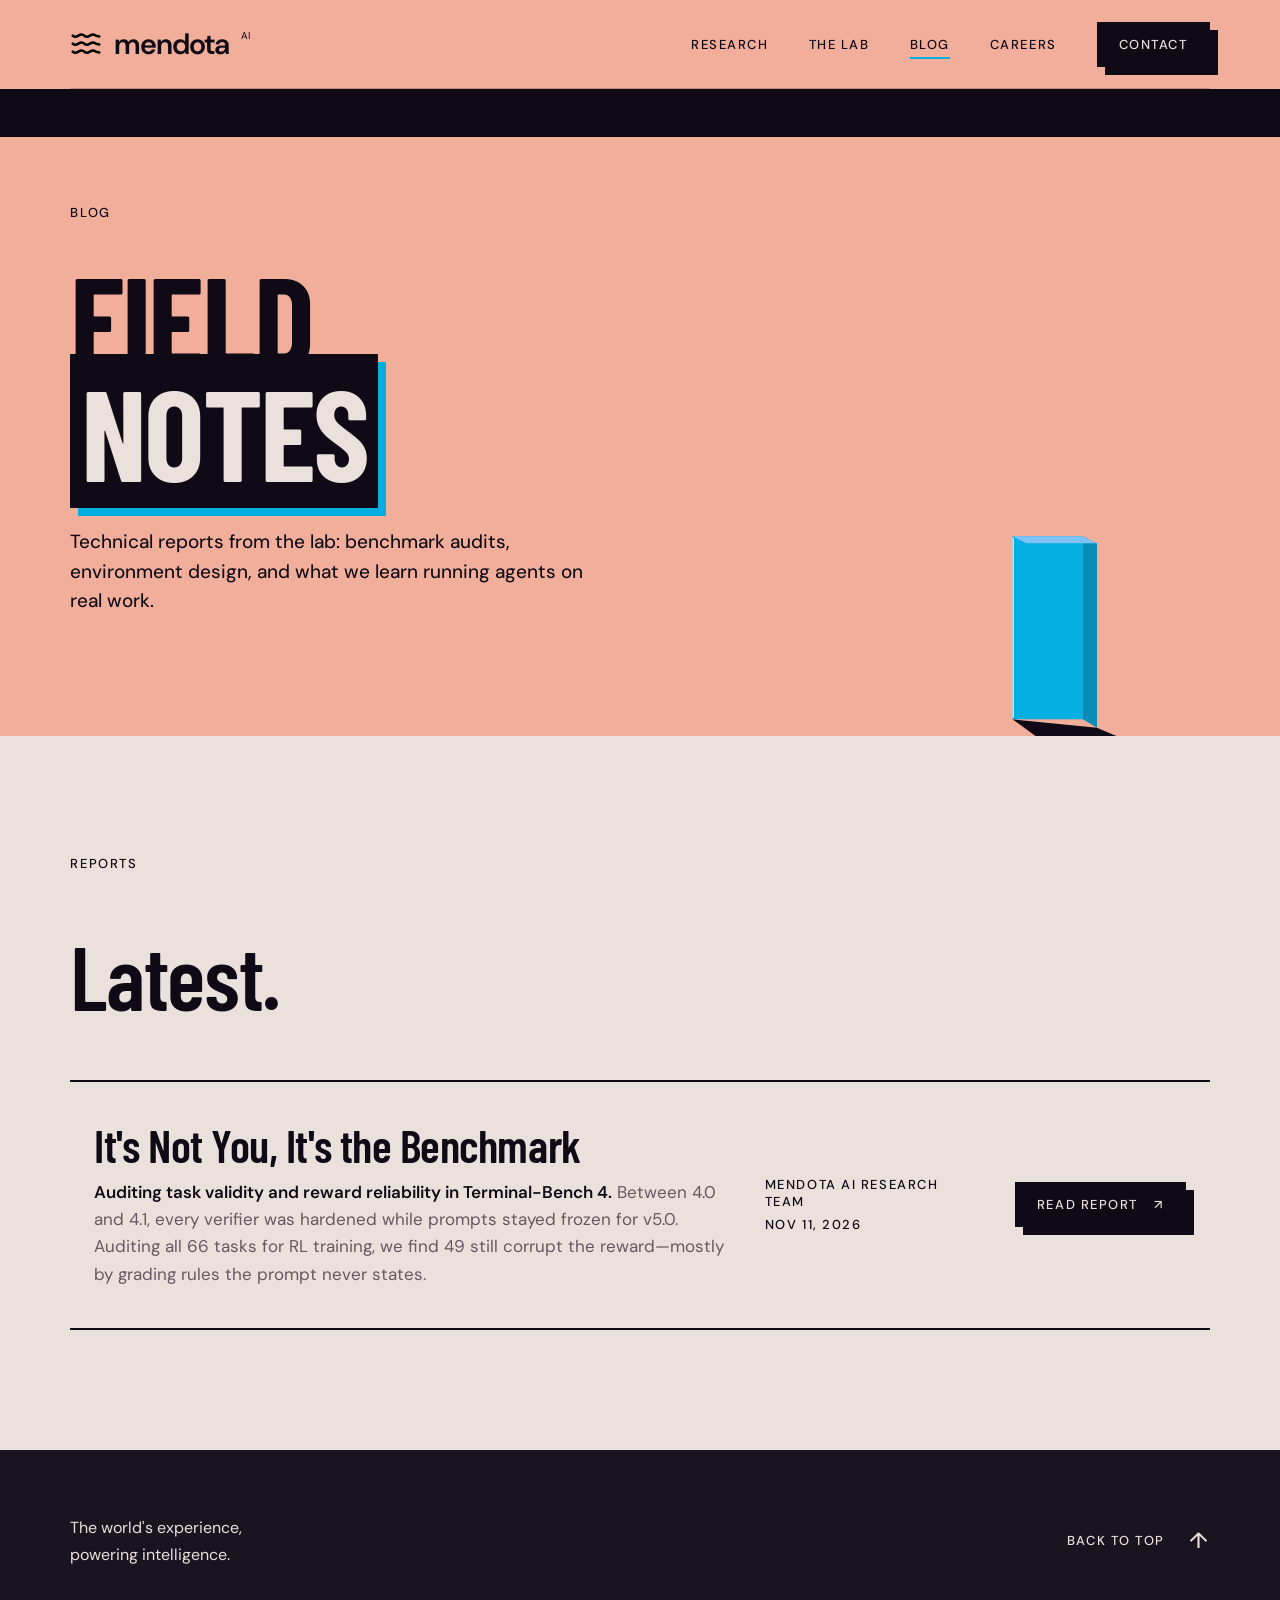
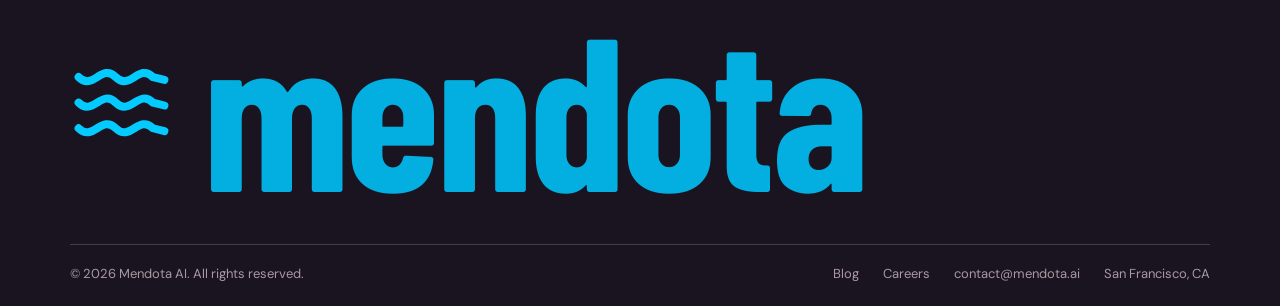
==== commit a9cbaf0f: "Footer: add "All rights reserved." to the copyright line on every page Co-Authored-By: Claude Opus 5" ====
--- a/blog/index.html
+++ b/blog/index.html
@@ -57,7 +57,7 @@
         <a href="#top" style="display: inline-flex; align-items: center; gap: 24px; font-size: 13px; font-weight: 500; letter-spacing: .12em; text-transform: uppercase; text-decoration: none;">Back to top <span aria-hidden="true" style="font-size: 22px;">↑</span></a>
       </div>
       <a class="footer-mark" href="../" aria-label="Mendota AI home" style="display: flex; align-items: center; gap: 30px; width: max-content; max-width: 100%; font-family: var(--font-display); font-size: clamp(80px, 17vw, 260px); line-height: .9; font-weight: 700; letter-spacing: -.02em; color: var(--blue); text-decoration: none;"><img src="../logo.svg" alt="" width="36" height="32" style="width: clamp(44px, 8vw, 120px); height: auto; filter: brightness(0) saturate(100%) invert(63%) sepia(75%) saturate(2160%) hue-rotate(152deg) brightness(99%) contrast(104%);">mendota</a>
-      <div style="display: flex; flex-wrap: wrap; justify-content: space-between; gap: 16px; border-top: 1px solid #eae1dc33; padding-top: 20px; font-size: 13px; color: var(--slate-2);"><span>© 2026 Mendota AI</span><span class="footer-links"><a href="../blog/">Blog</a><a href="../careers/">Careers</a><a href="mailto:contact@mendota.ai">contact@mendota.ai</a><span>San Francisco, CA</span></span></div>
+      <div style="display: flex; flex-wrap: wrap; justify-content: space-between; gap: 16px; border-top: 1px solid #eae1dc33; padding-top: 20px; font-size: 13px; color: var(--slate-2);"><span>© 2026 Mendota AI. All rights reserved.</span><span class="footer-links"><a href="../blog/">Blog</a><a href="../careers/">Careers</a><a href="mailto:contact@mendota.ai">contact@mendota.ai</a><span>San Francisco, CA</span></span></div>
     </div>
   </footer>
 
--- a/styles.css
+++ b/styles.css
@@ -1,6 +1,6 @@
 /* Mendota AI — 04 · Dusk. Tokens from the design system, then its components, then this page. */
 body{margin:0}
-:root{--bone:#eae1dc;--bone-2:#e0dade;--bone-3:#d2c8cb;--void:#0f0a15;--bone-text:#eae1dc;--void-2:#1a1420;--slate:#655862;--slate-2:#a999a3;--sky:#f1ae9b;--sky-2:#cfb1b0;--maroon:#8c4b52;--maroon-2:#4d3748;--steel:#4c789d;--steel-2:#527194;--blue:#03afe1;--blue-lit:#80c2f5;--blue-deep:#078bb7;--rim:#f7e2eb;--cast:#0f0a15;--line:#0f0a1533;--line-strong:#0f0a15;--space-1:8px;--space-2:16px;--space-3:24px;--space-4:40px;--space-5:64px;--space-6:120px;--gutter:clamp(24px,5.5vw,100px);--header-height:88px;--letterbox:48px;--focus-offset:4px;--radius-none:0;--shadow-cel:8px 8px 0 #0f0a15;--shadow-cel-lg:16px 16px 0 #0f0a15;--hover-fade:.6;--haze:.35;--font-display:"Barlow Condensed","Arial Narrow",sans-serif;--font-sans:"DM Sans",Arial,sans-serif;--gutter-x:var(--gutter)}
+:root{--bone:#eae1dc;--bone-2:#e0dade;--bone-3:#d2c8cb;--void:#0f0a15;--bone-text:#eae1dc;--void-2:#1a1420;--slate:#655862;--slate-2:#a999a3;--sky:#f1ae9b;--dusk-top:#d99498;--dusk-low:#f8cbb3;--sun:#fbe0c8;--sky-2:#cfb1b0;--maroon:#8c4b52;--maroon-2:#4d3748;--steel:#4c789d;--steel-2:#527194;--blue:#03afe1;--blue-lit:#80c2f5;--blue-deep:#078bb7;--rim:#f7e2eb;--cast:#0f0a15;--line:#0f0a1533;--line-strong:#0f0a15;--space-1:8px;--space-2:16px;--space-3:24px;--space-4:40px;--space-5:64px;--space-6:120px;--gutter:clamp(24px,5.5vw,100px);--header-height:88px;--letterbox:48px;--focus-offset:4px;--radius-none:0;--shadow-cel:8px 8px 0 #0f0a15;--shadow-cel-lg:16px 16px 0 #0f0a15;--hover-fade:.6;--haze:.35;--font-display:"Barlow Condensed","Arial Narrow",sans-serif;--font-sans:"DM Sans",Arial,sans-serif;--gutter-x:var(--gutter)}
 a{color:inherit}a:hover{color:#03afe1}
 .md-scene{height:clamp(640px,92vh,860px)}
 .md-scene-copy h1{font-size:clamp(64px,11vw,160px)}
@@ -72,6 +72,9 @@
 .md-scene::before,.md-scene::after{content:'';position:absolute;left:0;right:0;height:var(--letterbox,48px);background:#0f0a15;z-index:3}
 .md-scene::before{top:0}.md-scene::after{bottom:0}
 .md-scene svg{display:block;width:100%;height:100%}
+.md-scene .clouds{fill:var(--dusk-low);opacity:.7}
+.md-scene .sun{fill:var(--sun)}
+.md-scene .sun-cut{fill:var(--dusk-low)}
 .md-scene .far{fill:var(--slate-2);opacity:var(--haze,.35)}
 .md-scene .tier{fill:var(--slate-2)}
 .md-scene .tier-shade{fill:var(--maroon)}
@@ -320,3 +323,27 @@
   .bar>span:first-child{grid-column:1/-1}
   .post-side .md-card{padding:var(--space-3)}
 }
+
+/* ---- product ---- */
+.pf{padding:var(--space-6) var(--gutter);background:var(--void);color:var(--bone-text);border-top:2px solid var(--line-strong)}
+.pf-wrap{max-width:1600px;margin:0 auto;display:flex;flex-direction:column;gap:var(--space-5)}
+.pf-title{margin:0;font-family:var(--font-display);font-size:clamp(48px,7vw,96px);line-height:.9;font-weight:600;letter-spacing:-.015em}
+.pf-title em{font-style:normal;color:var(--blue-lit)}
+.pf-lede{margin:0;max-width:520px;font-size:19px;line-height:1.55;font-weight:450;color:var(--slate-2)}
+.pf-flow{list-style:none;margin:0;padding:0;display:grid;grid-template-columns:repeat(6,minmax(0,1fr));gap:0;counter-reset:none}
+.pf-flow li{position:relative;padding:36px var(--space-3) 0 0;border-top:2px solid #eae1dc40}
+.pf-flow li::before{content:'';position:absolute;top:-8px;left:0;width:14px;height:14px;background:var(--blue);box-shadow:3px 3px 0 var(--blue-deep)}
+.pf-flow li:last-child{border-top-color:var(--blue)}
+.pf-no{display:block;font-family:var(--font-display);font-size:28px;font-weight:500;letter-spacing:.08em;color:var(--blue)}
+.pf-flow h3{margin:6px 0 10px;font-family:var(--font-display);font-size:clamp(26px,2.1vw,36px);line-height:1;font-weight:600;text-transform:uppercase;letter-spacing:-.005em}
+.pf-flow p{margin:0;font-size:15px;line-height:1.6;color:var(--slate-2)}
+.pf-grid{display:grid;grid-template-columns:repeat(3,minmax(0,1fr));gap:var(--space-3)}
+.pf-card{background:var(--void-2);border:2px solid #eae1dc33;padding:var(--space-4);box-shadow:8px 8px 0 #000}
+.pf-card h3{margin:0 0 12px;font-family:var(--font-display);font-size:clamp(28px,2.6vw,36px);line-height:1;font-weight:600}
+.pf-card p{margin:0;font-size:16px;line-height:1.6;color:var(--slate-2)}
+.pf-card-models{border-color:var(--blue);box-shadow:8px 8px 0 var(--blue-deep)}
+.pf-chips{list-style:none;margin:20px 0 0;padding:0;display:flex;flex-wrap:wrap;gap:8px}
+.pf-chips li{padding:6px 12px;border:2px solid var(--blue-lit);color:var(--blue-lit);font-size:12px;font-weight:600;letter-spacing:.12em;text-transform:uppercase}
+.pf .md-text-link:hover{color:var(--blue-lit)}
+@media(max-width:1100px){.pf-flow{grid-template-columns:repeat(3,minmax(0,1fr));row-gap:var(--space-5)}}
+@media(max-width:800px){.pf-flow{grid-template-columns:1fr;row-gap:0}.pf-flow li{border-top:0;border-left:2px solid #eae1dc40;padding:0 0 var(--space-4) var(--space-4)}.pf-flow li::before{top:4px;left:-8px}.pf-flow li:last-child{border-left-color:var(--blue);padding-bottom:0}.pf-grid{grid-template-columns:1fr}.pf-card{padding:var(--space-3);box-shadow:5px 5px 0 #000}.pf-card-models{box-shadow:5px 5px 0 var(--blue-deep)}}
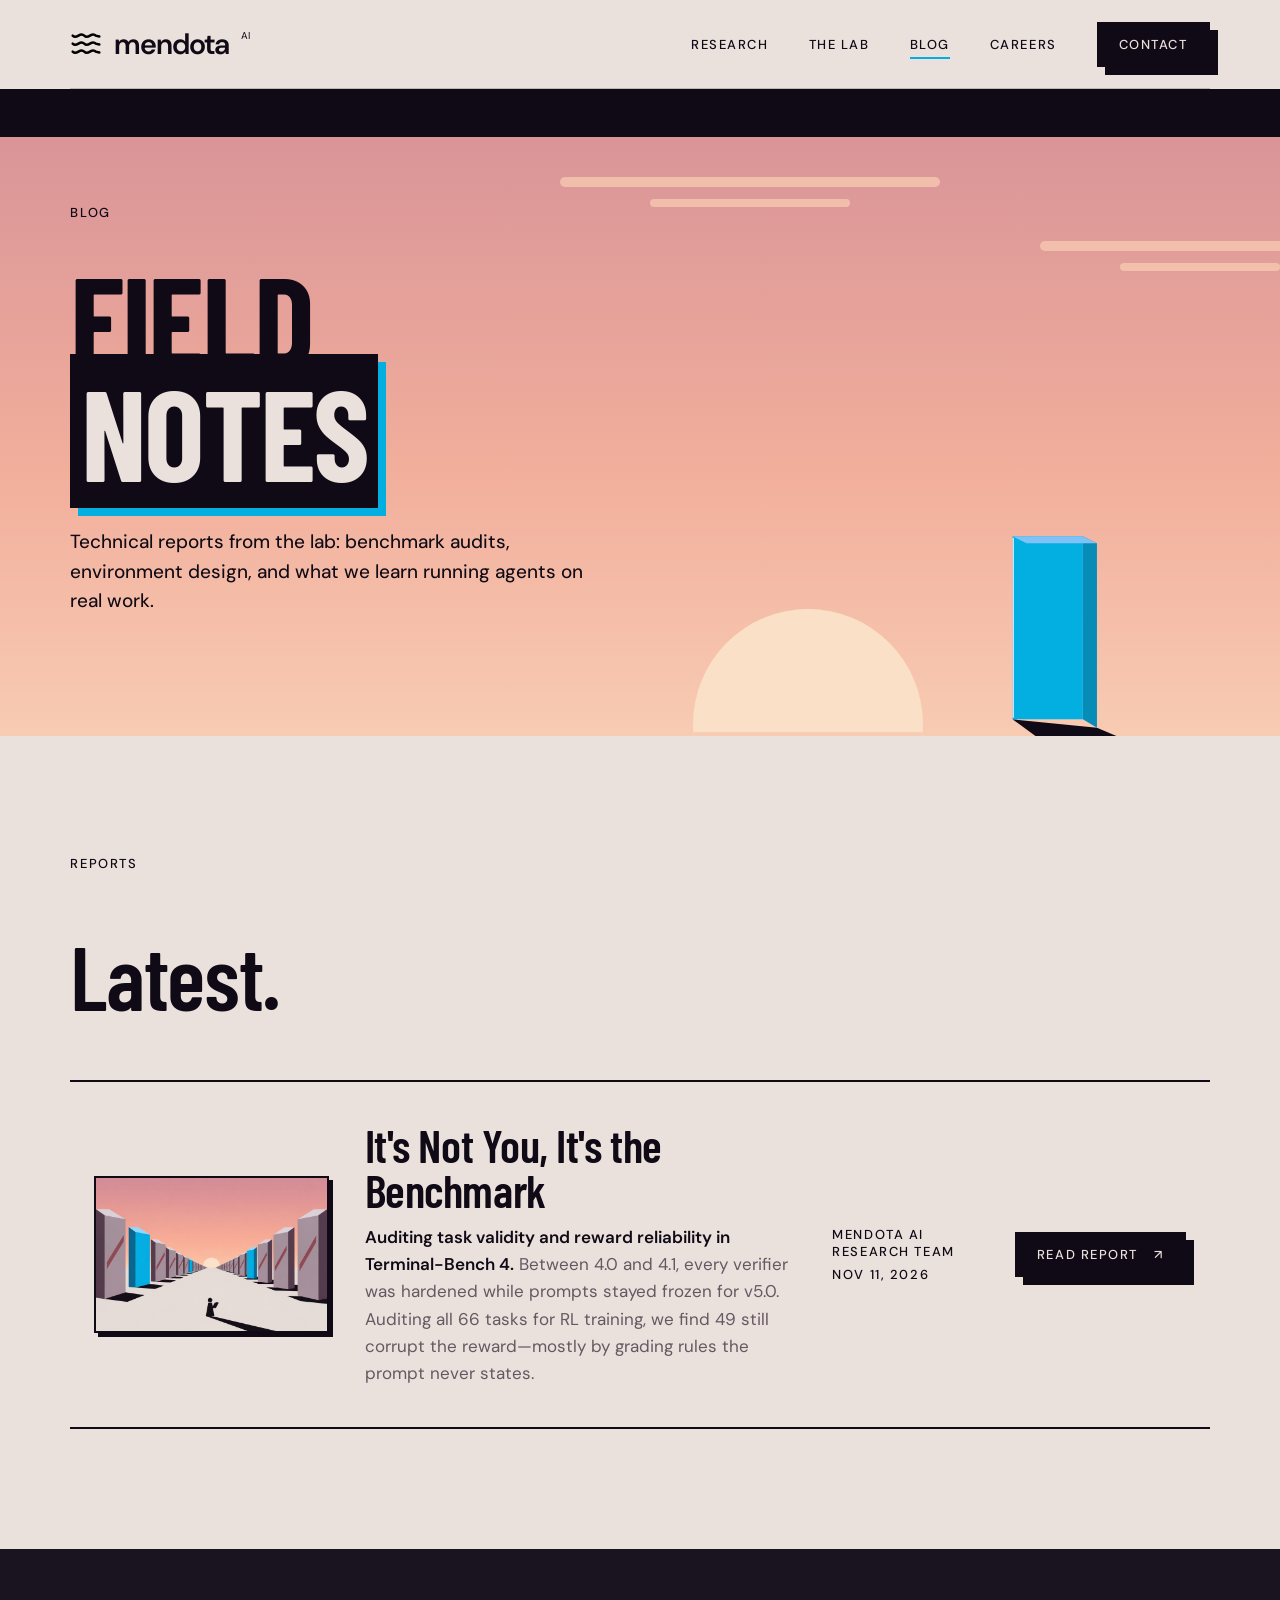
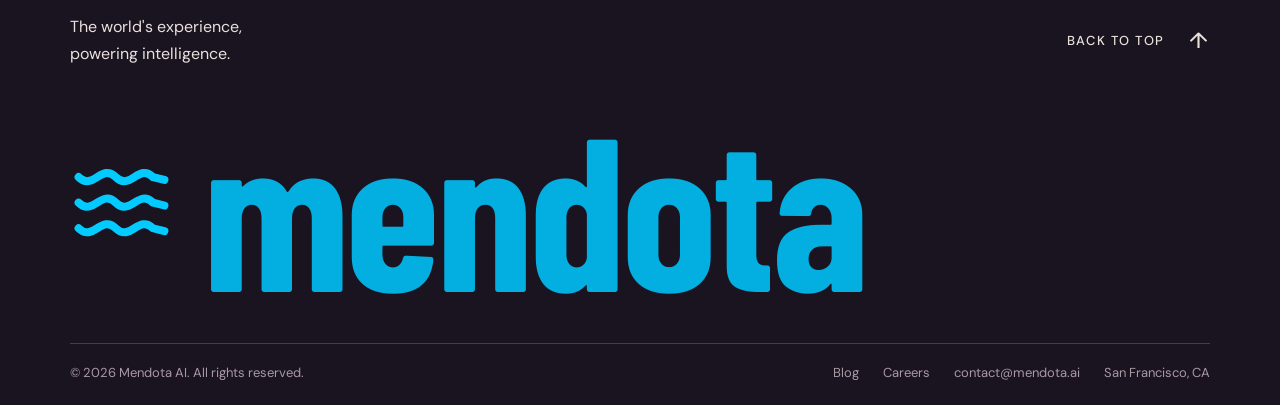
==== commit 24dfdbf8: "Site: dusk sky on inner pages and new illustrations across the site - Inner pages: bone header and d" ====
--- a/blog/index.html
+++ b/blog/index.html
@@ -8,13 +8,13 @@
   <title>Blog — Mendota AI</title><link rel="icon" href="../logo.svg">
   <link rel="preconnect" href="https://fonts.googleapis.com"><link rel="preconnect" href="https://fonts.gstatic.com" crossorigin>
   <link href="https://fonts.googleapis.com/css2?family=Barlow+Condensed:wght@500;600;700&family=DM+Sans:wght@400;450;500;600&display=swap" rel="stylesheet">
-  <link rel="stylesheet" href="../styles.css?v=dusk-9"><script src="../script.js?v=dusk-1" defer></script>
+  <link rel="stylesheet" href="../styles.css?v=dusk-13"><script src="../script.js?v=dusk-1" defer></script>
 </head>
 <body>
 <a class="skip-link" href="#posts">Skip to posts</a>
 <div style="width: 100%; min-height: 100%; background: var(--bone); color: var(--void); font-family: var(--font-sans); display: flex; flex-direction: column;">
 
-  <header id="top" style="background: var(--sky); color: var(--void); padding: 0 var(--gutter);">
+  <header id="top" style="background: var(--bone); color: var(--void); padding: 0 var(--gutter);">
     <div class="md-header" style="max-width: 1600px; margin: 0 auto;">
       <a class="md-brand" href="../" aria-label="Mendota AI home"><img src="../logo.svg" alt="" width="36" height="32">mendota<span class="md-brand-ai">AI</span></a>
       <nav class="md-nav" aria-label="Main navigation"><a href="../#research">Research</a><a href="../#lab">The lab</a><a href="./" aria-current="page">Blog</a><a href="../careers/">Careers</a><a class="md-nav-cta" href="../contact/">Contact</a></nav>
@@ -42,6 +42,7 @@
       <h2 id="posts-title" style="margin: 0; font-family: var(--font-display); font-size: clamp(48px, 7vw, 96px); line-height: .9; font-weight: 600; letter-spacing: -.015em;">Latest.</h2>
       <ul class="posts">
         <li class="post-row"><a href="terminal-bench-4-audit/">
+          <img class="post-thumb" src="../assets/img/blog-tb4-cover.jpg" alt="" width="1536" height="1024" loading="lazy" decoding="async">
           <div><h3>It's Not You, It's the Benchmark</h3><p><strong style="color: var(--void); font-weight: 600;">Auditing task validity and reward reliability in Terminal-Bench 4.</strong> Between 4.0 and 4.1, every verifier was hardened while prompts stayed frozen for v5.0. Auditing all 66 tasks for RL training, we find 49 still corrupt the reward—mostly by grading rules the prompt never states.</p></div>
           <span class="meta"><span>Mendota AI Research Team</span><span>Nov 11, 2026</span></span>
           <span class="apply">Read report <span aria-hidden="true">↗&#xFE0E;</span></span>
--- a/styles.css
+++ b/styles.css
@@ -347,3 +347,29 @@
 .pf .md-text-link:hover{color:var(--blue-lit)}
 @media(max-width:1100px){.pf-flow{grid-template-columns:repeat(3,minmax(0,1fr));row-gap:var(--space-5)}}
 @media(max-width:800px){.pf-flow{grid-template-columns:1fr;row-gap:0}.pf-flow li{border-top:0;border-left:2px solid #eae1dc40;padding:0 0 var(--space-4) var(--space-4)}.pf-flow li::before{top:4px;left:-8px}.pf-flow li:last-child{border-left-color:var(--blue);padding-bottom:0}.pf-grid{grid-template-columns:1fr}.pf-card{padding:var(--space-3);box-shadow:5px 5px 0 #000}.pf-card-models{box-shadow:5px 5px 0 var(--blue-deep)}}
+
+/* ---- dusk sky on inner pages (matches the home hero) ---- */
+:root{--dusk-sun:url("data:image/svg+xml,%3Csvg xmlns='http://www.w3.org/2000/svg' viewBox='0 0 240 240'%3E%3CclipPath id='c'%3E%3Ccircle cx='120' cy='120' r='120'/%3E%3C/clipPath%3E%3Ccircle cx='120' cy='120' r='120' fill='%23fbe0c8'/%3E%3Cg clip-path='url(%23c)' fill='%23f8cbb3'%3E%3Crect y='128' width='240' height='5'/%3E%3Crect y='152' width='240' height='7'/%3E%3Crect y='180' width='240' height='9'/%3E%3C/g%3E%3C/svg%3E");--dusk-clouds:url("data:image/svg+xml,%3Csvg xmlns='http://www.w3.org/2000/svg' viewBox='0 0 1600 200'%3E%3Cg fill='%23f8cbb3' fill-opacity='.75'%3E%3Crect x='720' y='40' width='380' height='10' rx='5'/%3E%3Crect x='810' y='62' width='200' height='8' rx='4'/%3E%3Crect x='1200' y='104' width='300' height='10' rx='5'/%3E%3Crect x='1280' y='126' width='160' height='8' rx='4'/%3E%3C/g%3E%3C/svg%3E");--dusk-sky:linear-gradient(var(--dusk-top),var(--sky) 55%,var(--dusk-low));--sun-size:clamp(160px,18vw,260px)}
+.page-hero{background:var(--dusk-sun) right 34% bottom calc(var(--sun-size) * -.45)/var(--sun-size) no-repeat,var(--dusk-clouds) center top/1600px auto no-repeat,var(--dusk-sky)}
+.jd-hero{background:linear-gradient(to top,var(--bone-2) calc(var(--floor) - 1px),var(--void) 0,var(--void) calc(var(--floor) + 1px),transparent 0),var(--dusk-sky)}
+.post-hero{background:var(--dusk-clouds) center top/1600px auto no-repeat,var(--dusk-sky)}
+@media(max-width:800px){:root{--sun-size:140px}.page-hero:not(.jd-hero):not(.post-hero){background-position:right 8% bottom calc(var(--sun-size) * -.45),center top,0 0}}
+
+/* ---- illustrations ---- */
+.md-shot{margin:0;border:2px solid var(--line-strong);box-shadow:var(--shadow-cel);background:var(--bone-2);overflow:hidden}
+.md-shot img{display:block;width:100%;height:100%;object-fit:cover}
+.md-fill{position:absolute;inset:0;width:100%;height:100%;object-fit:cover;display:block}
+.pf-shot{aspect-ratio:21/9;border-color:#eae1dc33;box-shadow:12px 12px 0 var(--blue-deep)}
+.pf-shot img{object-position:center 62%}
+.lab-shot{aspect-ratio:3/1;max-width:1600px}
+.lab-shot img{object-position:center 66%}
+.post-row a{grid-template-columns:clamp(160px,18vw,280px) minmax(0,3fr) minmax(0,1fr) auto}
+.post-thumb{width:100%;height:auto;aspect-ratio:3/2;object-fit:cover;display:block;border:2px solid var(--line-strong);box-shadow:4px 4px 0 var(--void)}
+.post-cover{aspect-ratio:2/1;margin:0 0 var(--space-4)}
+.crew{padding:var(--space-6) var(--gutter);background:var(--bone-2);border-bottom:2px solid var(--line-strong)}
+.crew-wrap{max-width:1600px;margin:0 auto;display:grid;grid-template-columns:minmax(0,1.2fr) minmax(0,1fr);gap:var(--space-5);align-items:center}
+.crew .md-shot{aspect-ratio:3/2}
+.crew-copy{display:flex;flex-direction:column;gap:var(--space-3)}
+.crew-copy h2{margin:0;font-family:var(--font-display);font-size:clamp(48px,6vw,88px);line-height:.9;font-weight:600;letter-spacing:-.015em}
+.crew-copy p{margin:0;max-width:480px;font-size:19px;line-height:1.55;color:var(--slate)}
+@media(max-width:800px){.post-row a{grid-template-columns:1fr}.post-thumb{max-width:420px}.crew-wrap{grid-template-columns:1fr;gap:var(--space-4)}.pf-shot{aspect-ratio:3/2;box-shadow:6px 6px 0 var(--blue-deep)}.lab-shot{aspect-ratio:2/1}.md-shot{box-shadow:5px 5px 0 var(--void)}}
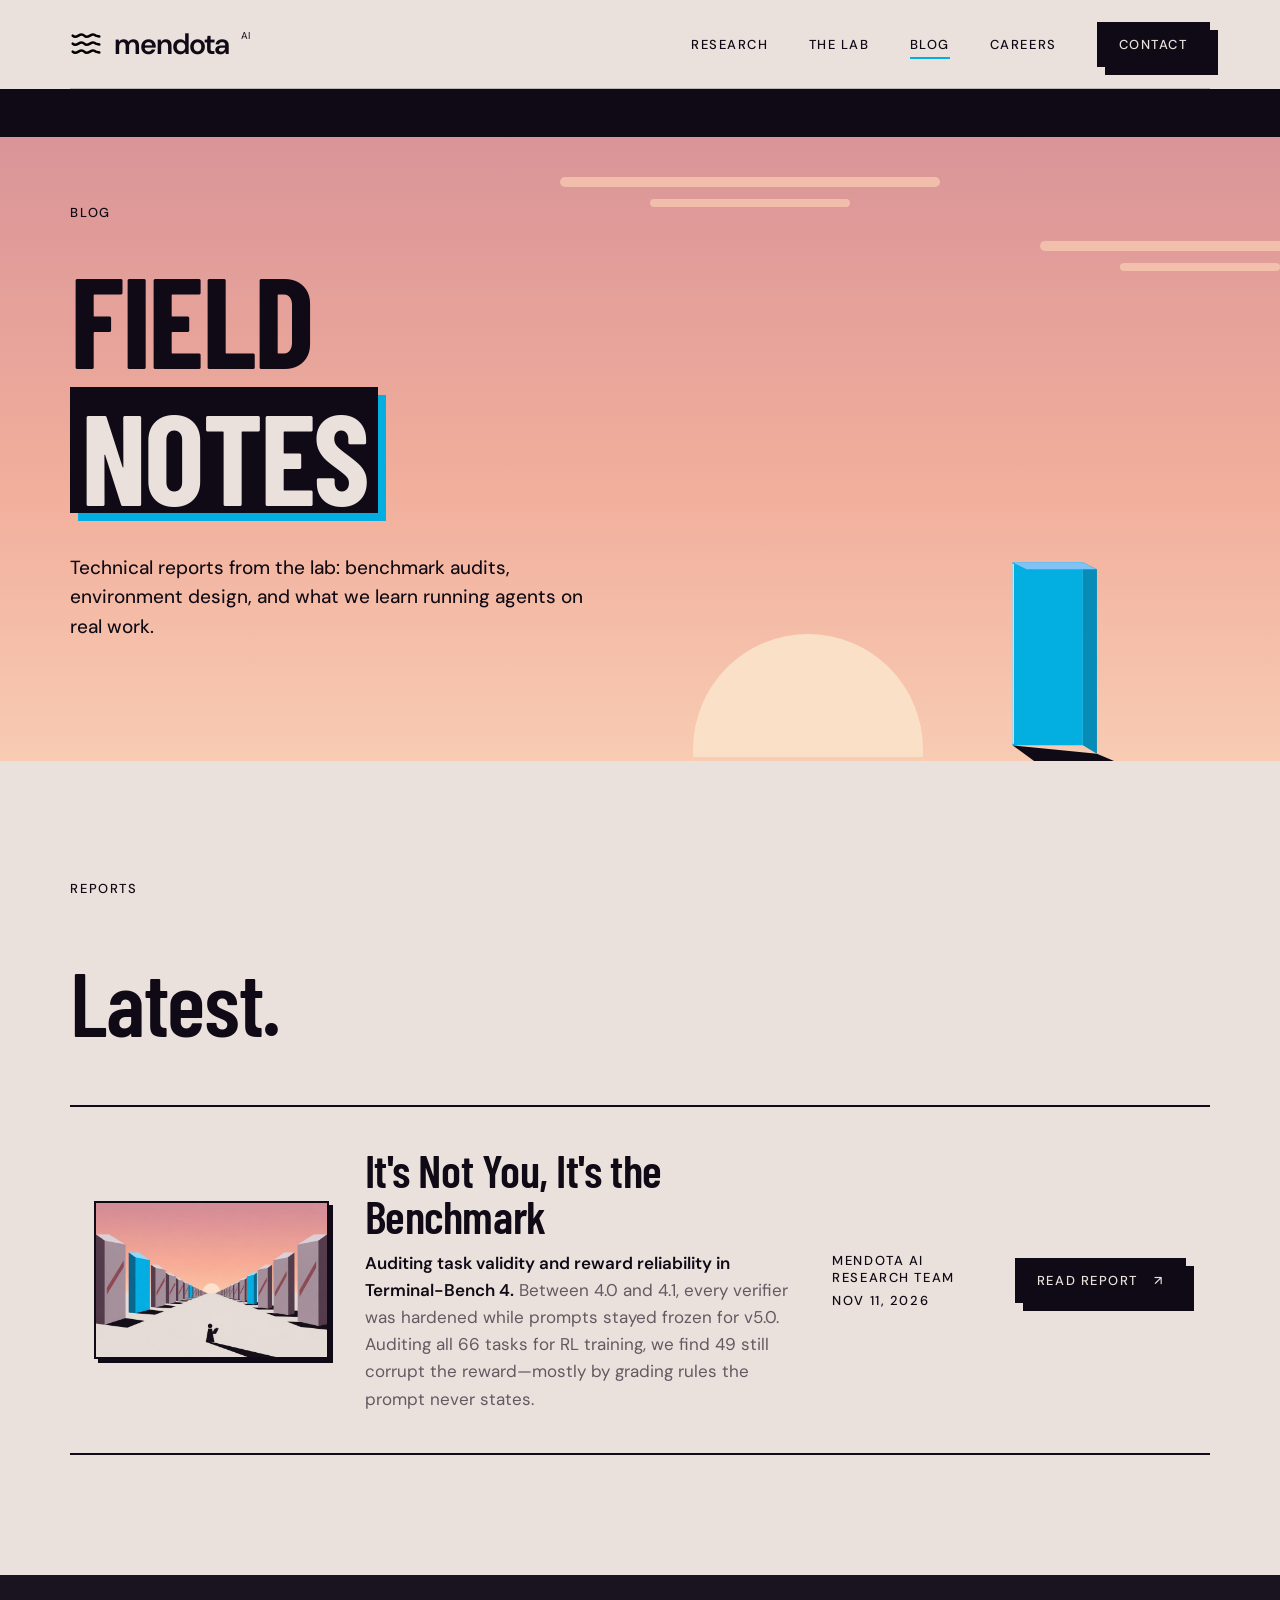
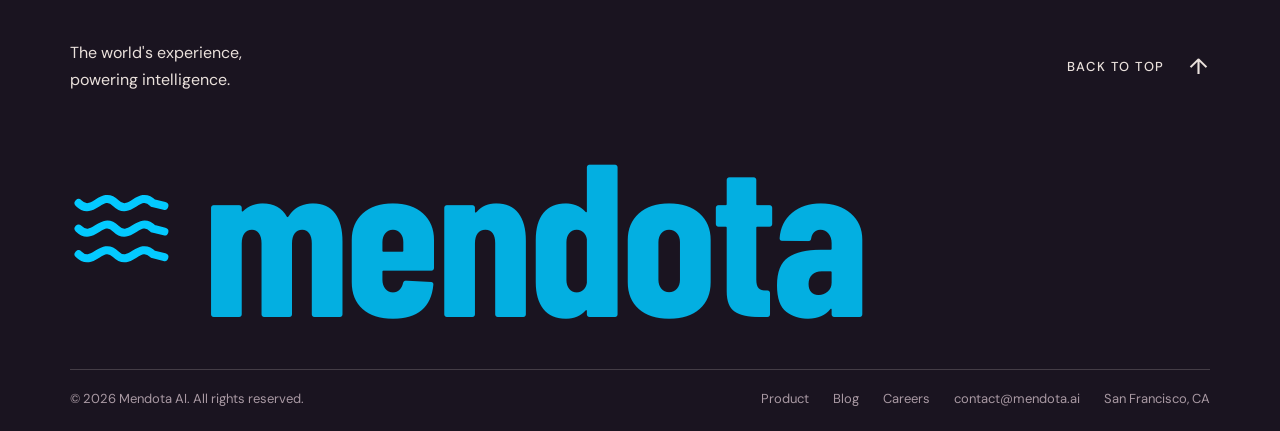
==== commit f6538c9b: "Site: share previews, unclipped headlines, bone theme color, footer Product link - Open Graph / Twit" ====
--- a/blog/index.html
+++ b/blog/index.html
@@ -2,13 +2,17 @@
 <html lang="en">
 <head>
   <meta charset="utf-8"><meta name="viewport" content="width=device-width,initial-scale=1">
-  <meta name="theme-color" content="#f1ae9b">
+  <meta name="theme-color" content="#eae1dc">
   <meta name="description" content="Technical reports from Mendota AI: benchmark audits, environment design, and what we learn running agents on real work.">
   <meta name="author" content="Mendota AI Research Team">
-  <title>Blog — Mendota AI</title><link rel="icon" href="../logo.svg">
+  <title>Blog — Mendota AI</title>
+  <meta property="og:type" content="website"><meta property="og:site_name" content="Mendota AI"><meta property="og:url" content="https://mendota.ai/blog/">
+  <meta property="og:title" content="Blog — Mendota AI"><meta property="og:description" content="Technical reports from Mendota AI: benchmark audits, environment design, and what we learn running agents on real work.">
+  <meta property="og:image" content="https://mendota.ai/assets/img/og-tb4.jpg"><meta property="og:image:width" content="1200"><meta property="og:image:height" content="630">
+  <meta name="twitter:card" content="summary_large_image"><meta name="twitter:image" content="https://mendota.ai/assets/img/og-tb4.jpg"><link rel="icon" href="../logo.svg">
   <link rel="preconnect" href="https://fonts.googleapis.com"><link rel="preconnect" href="https://fonts.gstatic.com" crossorigin>
   <link href="https://fonts.googleapis.com/css2?family=Barlow+Condensed:wght@500;600;700&family=DM+Sans:wght@400;450;500;600&display=swap" rel="stylesheet">
-  <link rel="stylesheet" href="../styles.css?v=dusk-13"><script src="../script.js?v=dusk-1" defer></script>
+  <link rel="stylesheet" href="../styles.css?v=dusk-14"><script src="../script.js?v=dusk-1" defer></script>
 </head>
 <body>
 <a class="skip-link" href="#posts">Skip to posts</a>
@@ -58,7 +62,7 @@
         <a href="#top" style="display: inline-flex; align-items: center; gap: 24px; font-size: 13px; font-weight: 500; letter-spacing: .12em; text-transform: uppercase; text-decoration: none;">Back to top <span aria-hidden="true" style="font-size: 22px;">↑</span></a>
       </div>
       <a class="footer-mark" href="../" aria-label="Mendota AI home" style="display: flex; align-items: center; gap: 30px; width: max-content; max-width: 100%; font-family: var(--font-display); font-size: clamp(80px, 17vw, 260px); line-height: .9; font-weight: 700; letter-spacing: -.02em; color: var(--blue); text-decoration: none;"><img src="../logo.svg" alt="" width="36" height="32" style="width: clamp(44px, 8vw, 120px); height: auto; filter: brightness(0) saturate(100%) invert(63%) sepia(75%) saturate(2160%) hue-rotate(152deg) brightness(99%) contrast(104%);">mendota</a>
-      <div style="display: flex; flex-wrap: wrap; justify-content: space-between; gap: 16px; border-top: 1px solid #eae1dc33; padding-top: 20px; font-size: 13px; color: var(--slate-2);"><span>© 2026 Mendota AI. All rights reserved.</span><span class="footer-links"><a href="../blog/">Blog</a><a href="../careers/">Careers</a><a href="mailto:contact@mendota.ai">contact@mendota.ai</a><span>San Francisco, CA</span></span></div>
+      <div style="display: flex; flex-wrap: wrap; justify-content: space-between; gap: 16px; border-top: 1px solid #eae1dc33; padding-top: 20px; font-size: 13px; color: var(--slate-2);"><span>© 2026 Mendota AI. All rights reserved.</span><span class="footer-links"><a href="../#product">Product</a><a href="../blog/">Blog</a><a href="../careers/">Careers</a><a href="mailto:contact@mendota.ai">contact@mendota.ai</a><span>San Francisco, CA</span></span></div>
     </div>
   </footer>
 
--- a/styles.css
+++ b/styles.css
@@ -373,3 +373,6 @@
 .crew-copy h2{margin:0;font-family:var(--font-display);font-size:clamp(48px,6vw,88px);line-height:.9;font-weight:600;letter-spacing:-.015em}
 .crew-copy p{margin:0;max-width:480px;font-size:19px;line-height:1.55;color:var(--slate)}
 @media(max-width:800px){.post-row a{grid-template-columns:1fr}.post-thumb{max-width:420px}.crew-wrap{grid-template-columns:1fr;gap:var(--space-4)}.pf-shot{aspect-ratio:3/2;box-shadow:6px 6px 0 var(--blue-deep)}.lab-shot{aspect-ratio:2/1}.md-shot{box-shadow:5px 5px 0 var(--void)}}
+
+/* ---- headline: keep the boxed word from covering the line above ---- */
+.md-scene-copy h1 em,.page-hero h1 em{display:inline-block;line-height:.86;padding:.1em .08em .02em;margin-top:.1em}
